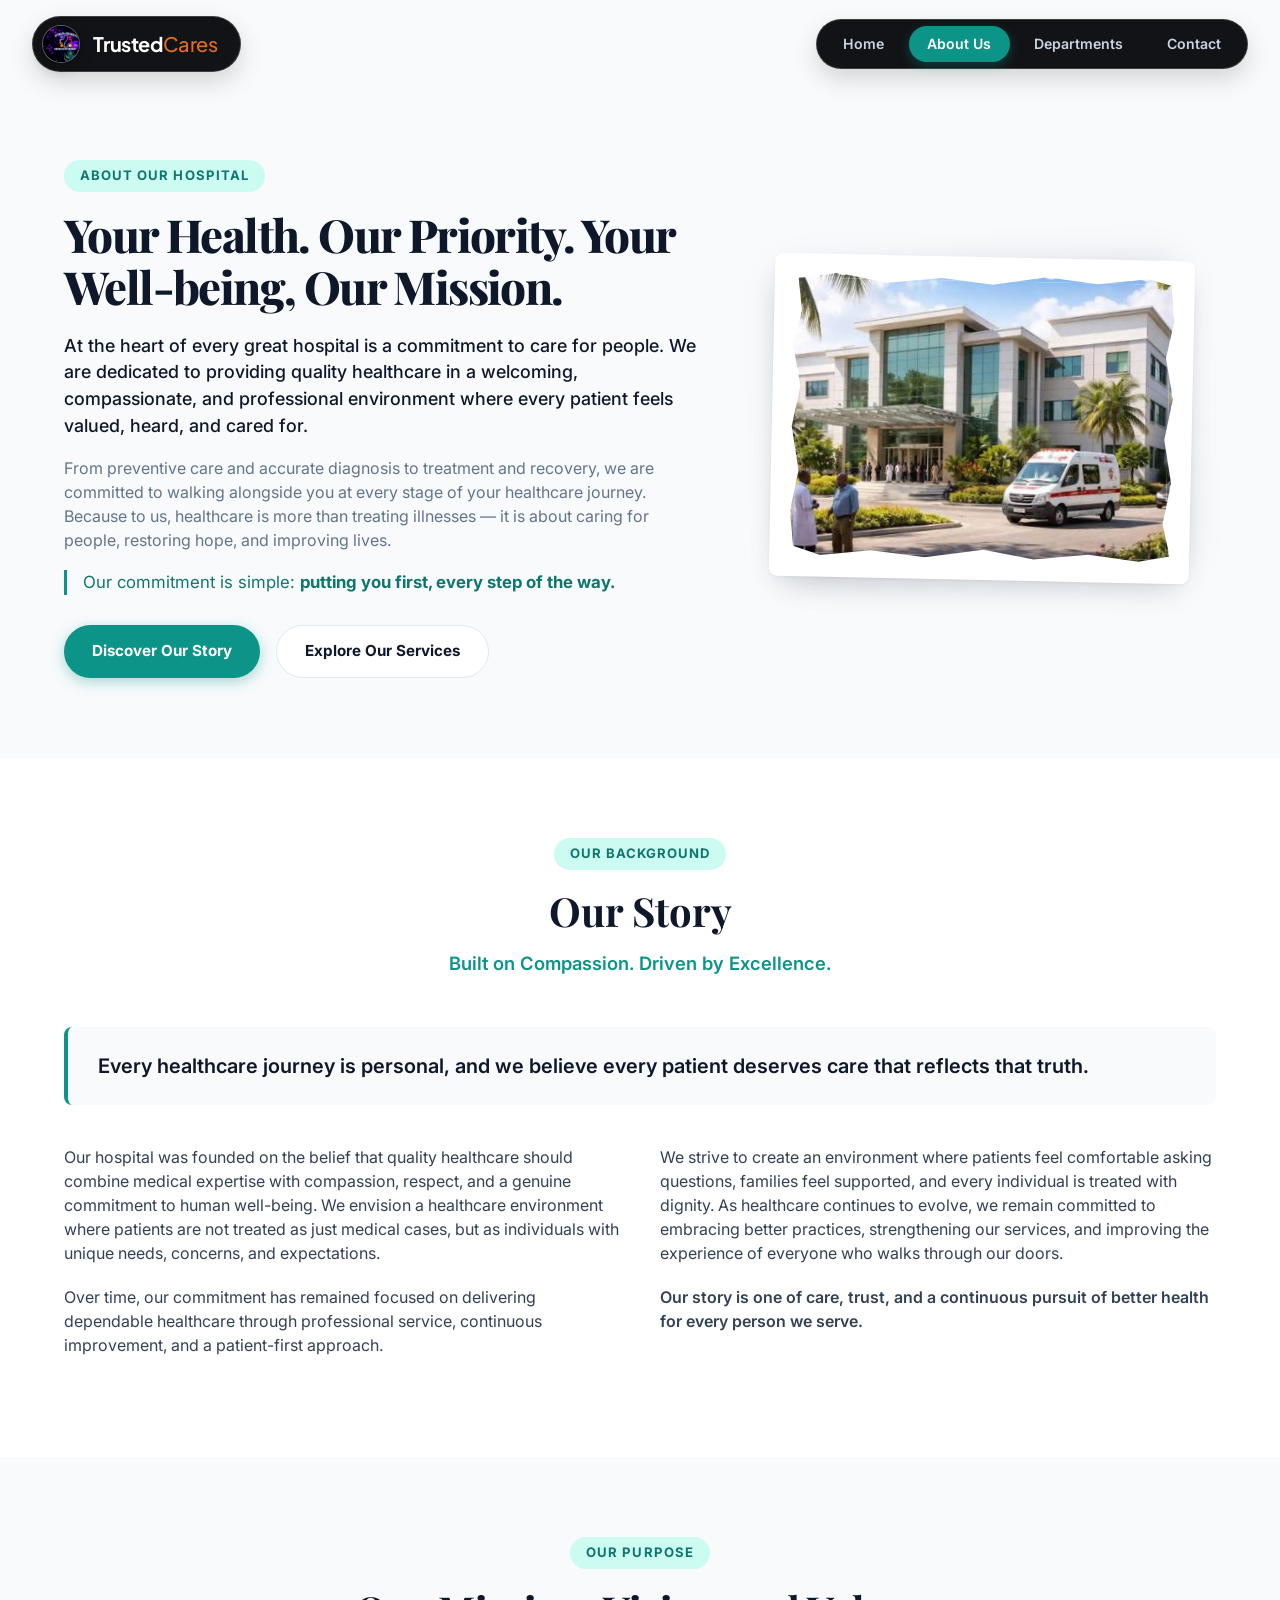
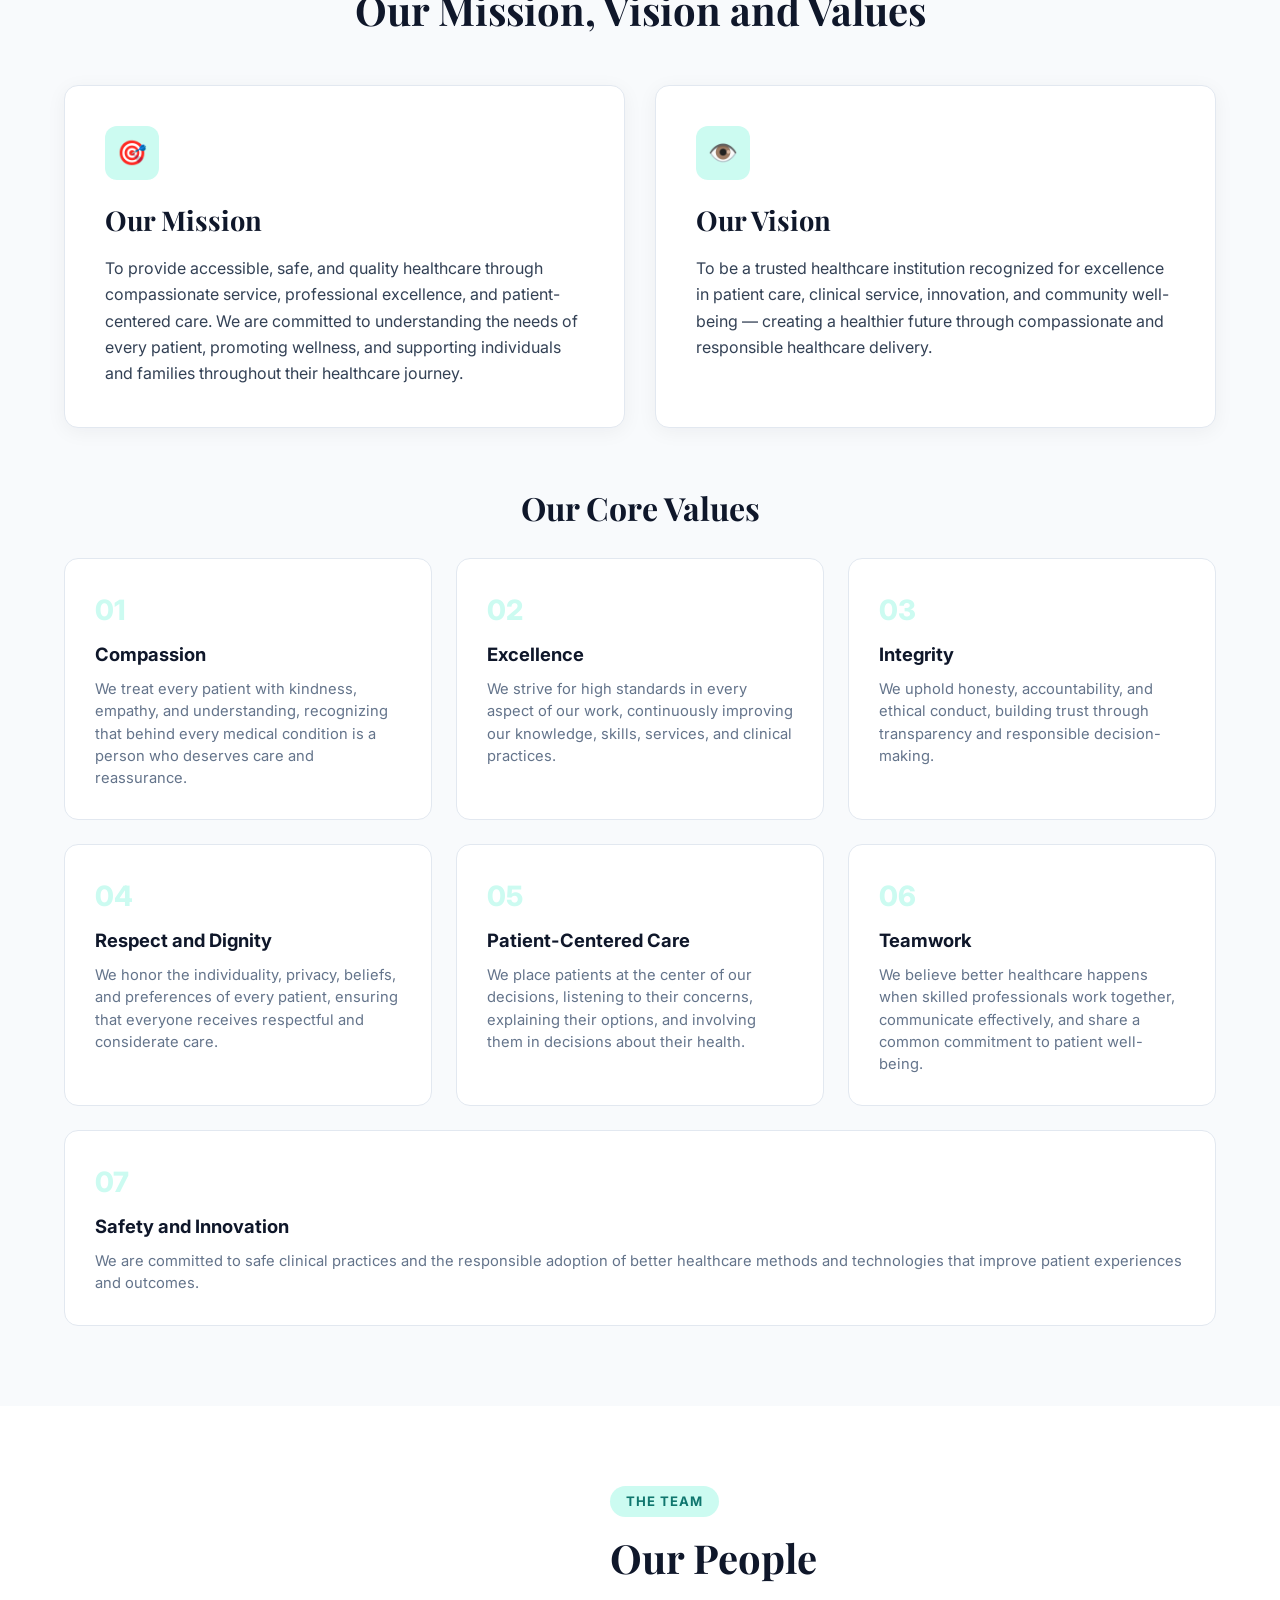
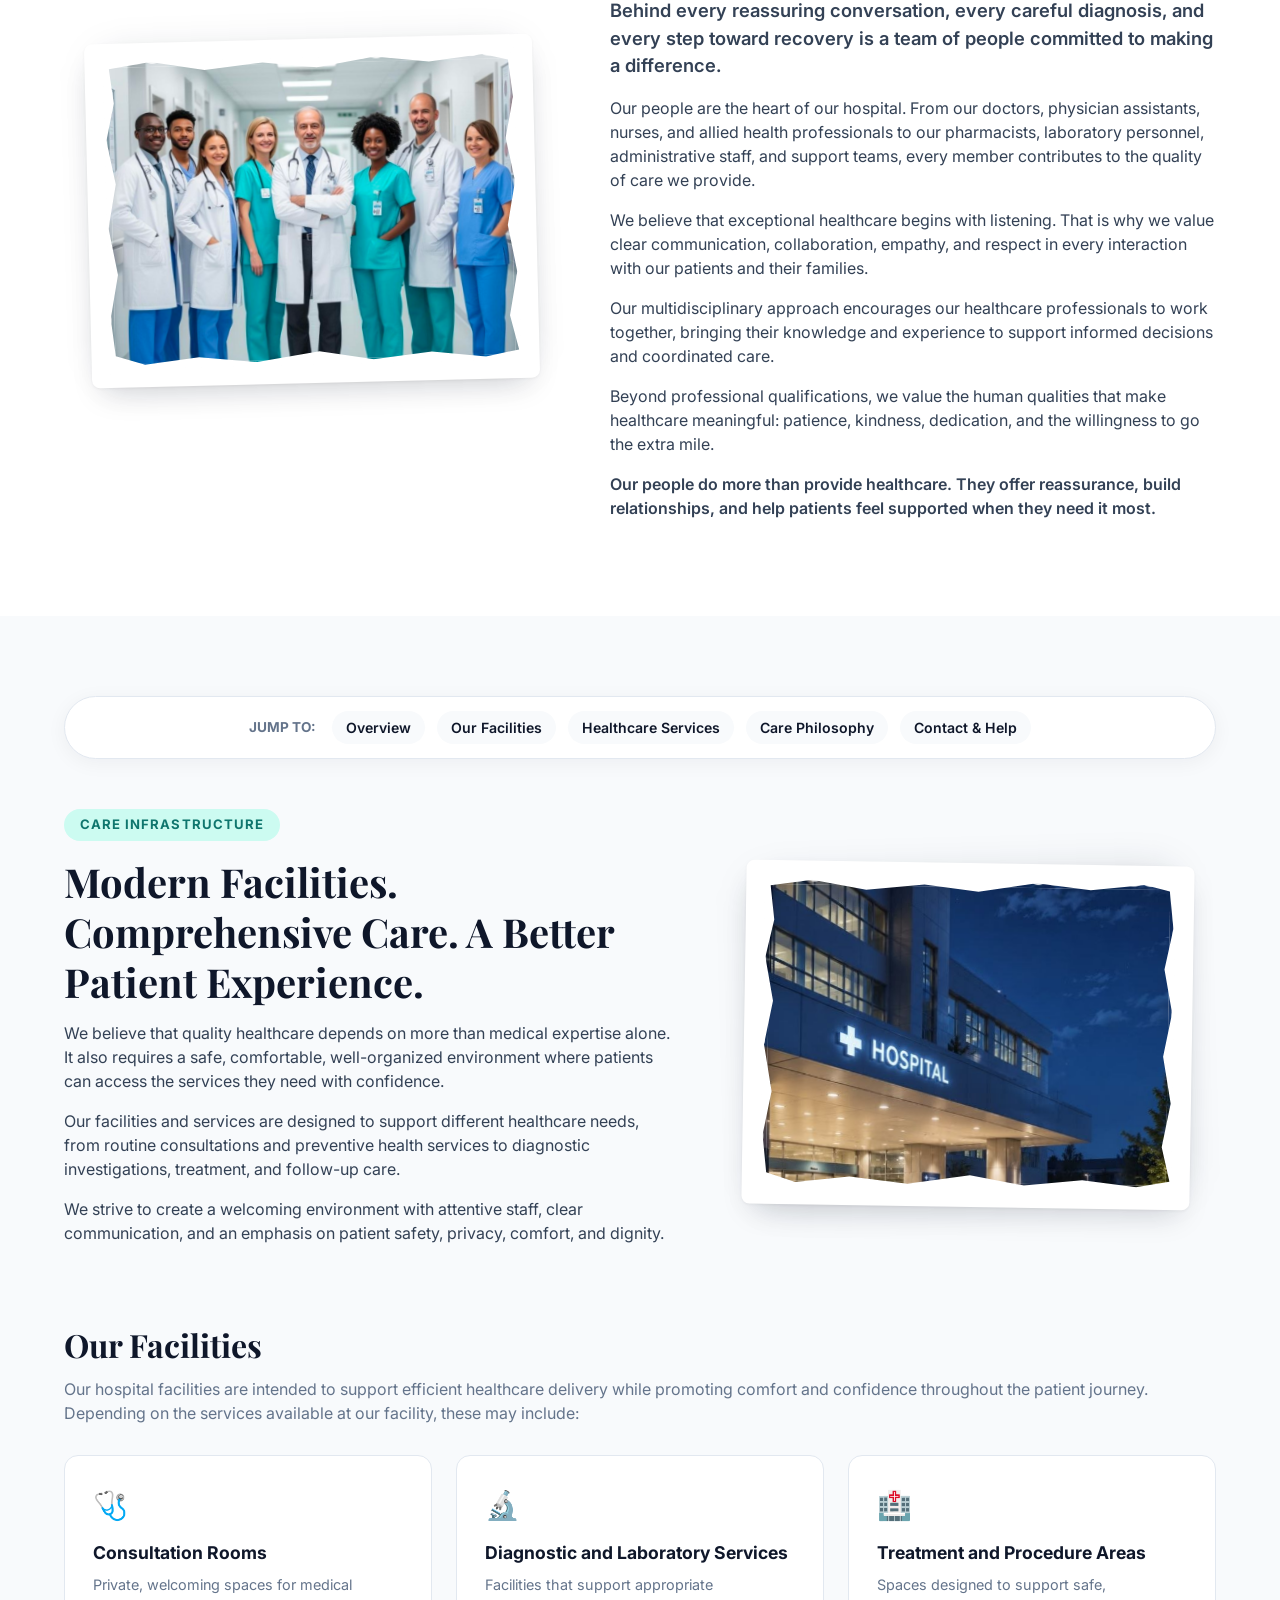
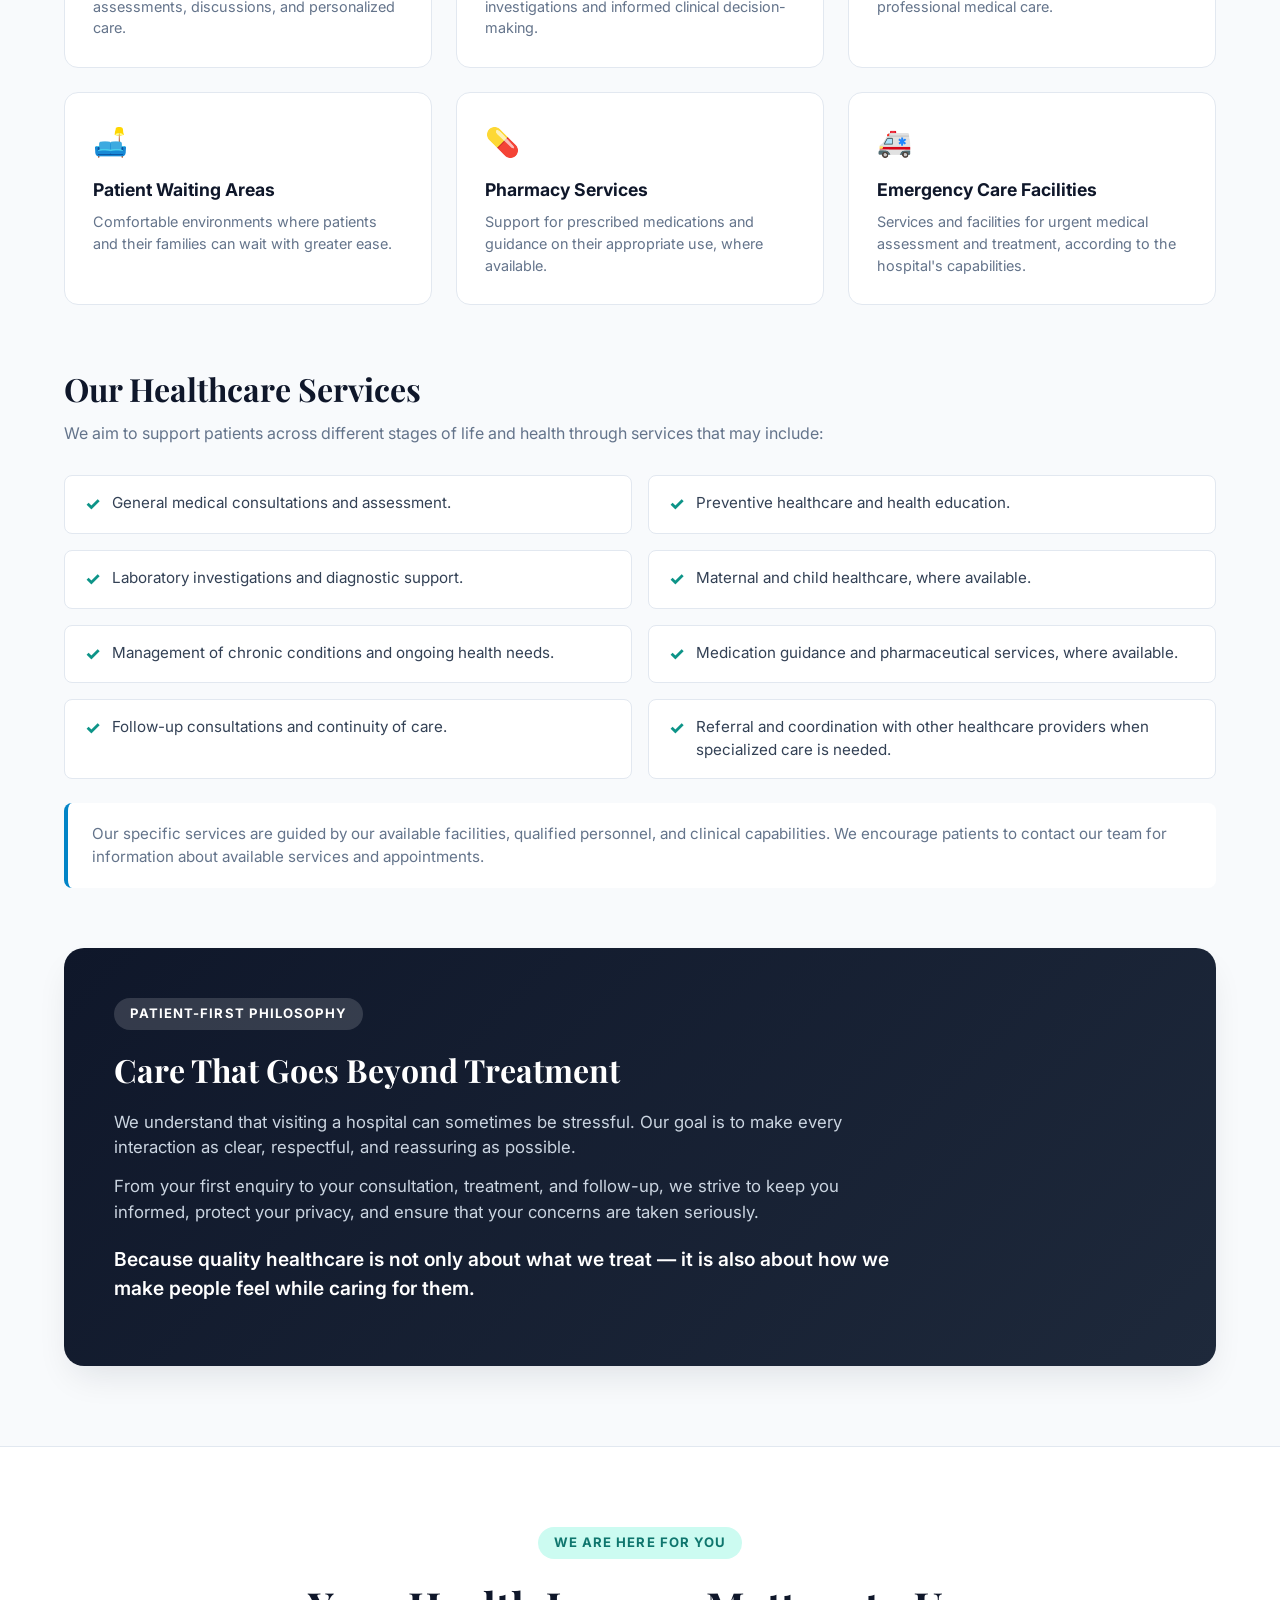
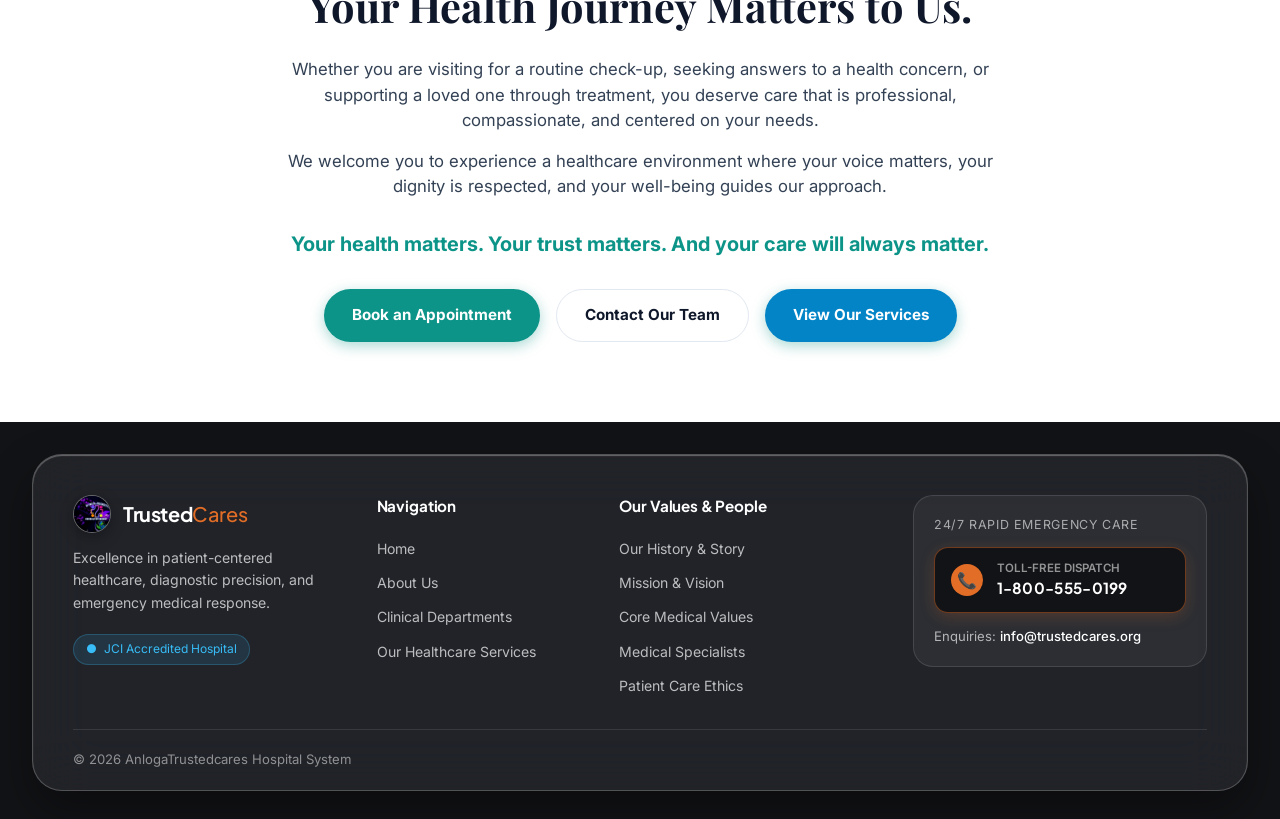
==== AboutUs.html @ 05cafef3 "Front end of the project" ====
<!DOCTYPE html>
<html lang="en">

<head>
    <meta charset="UTF-8">
    <meta name="viewport" content="width=device-width, initial-scale=1.0">
    <title>About Us | Excellence & Compassion in Healthcare</title>

    <!-- Google Fonts matching site typography -->
    <link rel="preconnect" href="https://fonts.googleapis.com">
    <link rel="preconnect" href="https://fonts.gstatic.com" crossorigin>
    <link
        href="https://fonts.googleapis.com/css2?family=Inter:wght@400;500;600;700&family=Playfair+Display:ital,wght@0,600;0,700;1,600&family=Plus+Jakarta+Sans:wght@500;600;700;800&display=swap"
        rel="stylesheet">

    <!-- Unified Main Stylesheet -->
    <link rel="stylesheet" href="styles.css">
</head>

<body class="about-page">

    <!-- ==================== SPLIT FLOATING HEADER ==================== -->
    <header class="split-header">
        <!-- Left Pill: Brand Capsule -->
        <a href="index.html" class="glass-pill-capsule brand-capsule">
            <div class="brand-logo-frame small">
                <img src="logo.jpg" alt="Hospital Logo" class="brand-logo-img">
            </div>
            <div class="brand-name">Trusted<span>Cares</span></div>
        </a>

        <!-- Right Pill: Global Navigation Capsule -->
        <nav class="glass-pill-capsule nav-capsule" aria-label="Main Navigation">
            <a href="index.html" class="nav-link">Home</a>
            <a href="AboutUs.html" class="nav-link active">About Us</a>
            <a href="Departments.html" class="nav-link">Departments</a>
            <a href="#contact" class="nav-link">Contact</a>
        </nav>
    </header>

    <!-- ==================== ABOUT US PAGE CONTENT ==================== -->
    <main class="about-main-container">

        <!-- 1. HERO SECTION -->
        <section class="about-section-container hero-about-grid" id="hero">
            <div class="hero-content">
                <span class="badge-clean">About Our Hospital</span>
                <h1 class="hero-title">Your Health. Our Priority. Your Well-being, Our Mission.</h1>
                <p class="hero-lead-text">
                    At the heart of every great hospital is a commitment to care for people. We are dedicated to
                    providing quality healthcare in a welcoming, compassionate, and professional environment where every
                    patient feels valued, heard, and cared for.
                </p>
                <p class="hero-sub-p">
                    From preventive care and accurate diagnosis to treatment and recovery, we are committed to walking
                    alongside you at every stage of your healthcare journey. Because to us, healthcare is more than
                    treating illnesses — it is about caring for people, restoring hope, and improving lives.
                </p>
                <p class="hero-highlight-box">
                    Our commitment is simple: <strong>putting you first, every step of the way.</strong>
                </p>

                <div class="about-btn-group">
                    <a href="#story" class="btn-teal">Discover Our Story</a>
                    <a href="#services" class="btn-white-card">Explore Our Services</a>
                </div>
            </div>

            <div class="hero-media">
                <!-- Torn Paper Picture Container 1 (Image 5) -->
                <div class="torn-paper-wrapper torn-card-1">
                    <div class="torn-paper-card">
                        <div class="torn-paper-edge top-edge"></div>
                        <div class="torn-paper-edge bottom-edge"></div>
                        <div class="torn-paper-edge left-edge"></div>
                        <div class="torn-paper-edge right-edge"></div>
                        <div class="torn-paper-inner">
                            <img src="image10.jpg" alt="You're Welcome" class="torn-image">
                        </div>
                    </div>
                    <div class="torn-shadow"></div>
                </div>
            </div>
        </section>

        <!-- 2. OUR STORY SECTION -->
        <section class="story-box-layout" id="story">
            <div class="about-section-container">
                <div class="section-header">
                    <span class="badge-clean">Our Background</span>
                    <h2 class="section-title">Our Story</h2>
                    <p class="section-subtitle">Built on Compassion. Driven by Excellence.</p>
                </div>

                <div class="story-lead-card">
                    <p class="story-intro">
                        Every healthcare journey is personal, and we believe every patient deserves care that reflects
                        that truth.
                    </p>
                </div>

                <div class="story-columns">
                    <div class="story-column">
                        <p>
                            Our hospital was founded on the belief that quality healthcare should combine medical
                            expertise with compassion, respect, and a genuine commitment to human well-being. We
                            envision a healthcare environment where patients are not treated as just medical cases, but
                            as individuals with unique needs, concerns, and expectations.
                        </p>
                        <p>
                            Over time, our commitment has remained focused on delivering dependable healthcare through
                            professional service, continuous improvement, and a patient-first approach.
                        </p>
                    </div>
                    <div class="story-column">
                        <p>
                            We strive to create an environment where patients feel comfortable asking questions,
                            families feel supported, and every individual is treated with dignity. As healthcare
                            continues to evolve, we remain committed to embracing better practices, strengthening our
                            services, and improving the experience of everyone who walks through our doors.
                        </p>
                        <p class="story-conclusion">
                            Our story is one of care, trust, and a continuous pursuit of better health for every person
                            we serve.
                        </p>
                    </div>
                </div>
            </div>
        </section>

        <!-- 3. MISSION, VISION & VALUES SECTION -->
        <section class="about-section-container" id="mission-vision-values">
            <div class="section-header">
                <span class="badge-clean">Our Purpose</span>
                <h2 class="section-title">Our Mission, Vision and Values</h2>
            </div>

            <!-- Mission & Vision Cards -->
            <div class="mv-grid">
                <div class="mv-card">
                    <div class="card-icon-box">🎯</div>
                    <h3>Our Mission</h3>
                    <p>
                        To provide accessible, safe, and quality healthcare through compassionate service, professional
                        excellence, and patient-centered care. We are committed to understanding the needs of every
                        patient, promoting wellness, and supporting individuals and families throughout their healthcare
                        journey.
                    </p>
                </div>

                <div class="mv-card">
                    <div class="card-icon-box">👁️</div>
                    <h3>Our Vision</h3>
                    <p>
                        To be a trusted healthcare institution recognized for excellence in patient care, clinical
                        service, innovation, and community well-being — creating a healthier future through
                        compassionate and responsible healthcare delivery.
                    </p>
                </div>
            </div>

            <!-- Core Values Grid -->
            <div class="section-header" style="margin-bottom: 30px;">
                <h3 class="section-title" style="font-size: 2rem;">Our Core Values</h3>
            </div>

            <div class="values-grid">
                <div class="value-item">
                    <div class="value-number">01</div>
                    <h4>Compassion</h4>
                    <p>We treat every patient with kindness, empathy, and understanding, recognizing that behind every
                        medical condition is a person who deserves care and reassurance.</p>
                </div>

                <div class="value-item">
                    <div class="value-number">02</div>
                    <h4>Excellence</h4>
                    <p>We strive for high standards in every aspect of our work, continuously improving our knowledge,
                        skills, services, and clinical practices.</p>
                </div>

                <div class="value-item">
                    <div class="value-number">03</div>
                    <h4>Integrity</h4>
                    <p>We uphold honesty, accountability, and ethical conduct, building trust through transparency and
                        responsible decision-making.</p>
                </div>

                <div class="value-item">
                    <div class="value-number">04</div>
                    <h4>Respect and Dignity</h4>
                    <p>We honor the individuality, privacy, beliefs, and preferences of every patient, ensuring that
                        everyone receives respectful and considerate care.</p>
                </div>

                <div class="value-item">
                    <div class="value-number">05</div>
                    <h4>Patient-Centered Care</h4>
                    <p>We place patients at the center of our decisions, listening to their concerns, explaining their
                        options, and involving them in decisions about their health.</p>
                </div>

                <div class="value-item">
                    <div class="value-number">06</div>
                    <h4>Teamwork</h4>
                    <p>We believe better healthcare happens when skilled professionals work together, communicate
                        effectively, and share a common commitment to patient well-being.</p>
                </div>

                <div class="value-item span-two">
                    <div class="value-number">07</div>
                    <h4>Safety and Innovation</h4>
                    <p>We are committed to safe clinical practices and the responsible adoption of better healthcare
                        methods and technologies that improve patient experiences and outcomes.</p>
                </div>
            </div>
        </section>

        <!-- 4. OUR PEOPLE SECTION -->
        <section style="background-color: #ffffff;" id="people">
            <div class="about-section-container people-grid">
                <div class="people-media">
                    <!-- Torn Paper Picture Container 2 (Image 6) -->
                    <div class="torn-paper-wrapper torn-card-2">
                        <div class="torn-paper-card">
                            <div class="torn-paper-edge top-edge"></div>
                            <div class="torn-paper-edge bottom-edge"></div>
                            <div class="torn-paper-edge left-edge"></div>
                            <div class="torn-paper-edge right-edge"></div>
                            <div class="torn-paper-inner">
                                <img src="image6.jpg" alt="Medical Team in Hospital Hallway" class="torn-image">
                            </div>
                        </div>
                        <div class="torn-shadow"></div>
                    </div>
                </div>

                <div class="people-content">
                    <span class="badge-clean">The Team</span>
                    <h2 class="section-title">Our People</h2>
                    <p class="people-highlight">
                        Behind every reassuring conversation, every careful diagnosis, and every step toward recovery is
                        a team of people committed to making a difference.
                    </p>
                    <p>
                        Our people are the heart of our hospital. From our doctors, physician assistants, nurses, and
                        allied health professionals to our pharmacists, laboratory personnel, administrative staff, and
                        support teams, every member contributes to the quality of care we provide.
                    </p>
                    <p>
                        We believe that exceptional healthcare begins with listening. That is why we value clear
                        communication, collaboration, empathy, and respect in every interaction with our patients and
                        their families.
                    </p>
                    <p>
                        Our multidisciplinary approach encourages our healthcare professionals to work together,
                        bringing their knowledge and experience to support informed decisions and coordinated care.
                    </p>
                    <p>
                        Beyond professional qualifications, we value the human qualities that make healthcare
                        meaningful: patience, kindness, dedication, and the willingness to go the extra mile.
                    </p>
                    <p class="people-conclusion">
                        Our people do more than provide healthcare. They offer reassurance, build relationships, and
                        help patients feel supported when they need it most.
                    </p>
                </div>
            </div>
        </section>

        <!-- 5. FACILITIES & SERVICES SECTION -->
        <section class="about-section-container" id="facilities-and-services">

            <!-- Quick Anchor Navigation -->
            <nav class="quick-nav-bar" aria-label="Facilities and Services Navigation">
                <span class="quick-nav-label">Jump to:</span>
                <div class="quick-nav-links">
                    <a href="#facilities-overview">Overview</a>
                    <a href="#facilities">Our Facilities</a>
                    <a href="#services">Healthcare Services</a>
                    <a href="#care-philosophy">Care Philosophy</a>
                    <a href="#contact">Contact & Help</a>
                </div>
            </nav>

            <!-- Facilities Overview Grid -->
            <div class="facility-hero-grid" id="facilities-overview">
                <div class="facility-hero-text">
                    <span class="badge-clean">Care Infrastructure</span>
                    <h2 class="section-title">Modern Facilities. Comprehensive Care. A Better Patient Experience.</h2>
                    <p>
                        We believe that quality healthcare depends on more than medical expertise alone. It also
                        requires a safe, comfortable, well-organized environment where patients can access the services
                        they need with confidence.
                    </p>
                    <p>
                        Our facilities and services are designed to support different healthcare needs, from routine
                        consultations and preventive health services to diagnostic investigations, treatment, and
                        follow-up care.
                    </p>
                    <p>
                        We strive to create a welcoming environment with attentive staff, clear communication, and an
                        emphasis on patient safety, privacy, comfort, and dignity.
                    </p>
                </div>

                <div class="facility-hero-media">
                    <!-- Torn Paper Picture Container 3 (Image 3) -->
                    <div class="torn-paper-wrapper torn-card-3">
                        <div class="torn-paper-card">
                            <div class="torn-paper-edge top-edge"></div>
                            <div class="torn-paper-edge bottom-edge"></div>
                            <div class="torn-paper-edge left-edge"></div>
                            <div class="torn-paper-edge right-edge"></div>
                            <div class="torn-paper-inner">
                                <img src="image3.jpg" alt="Modern Hospital Exterior Entrance" class="torn-image">
                            </div>
                        </div>
                        <div class="torn-shadow"></div>
                    </div>
                </div>
            </div>

            <!-- Facilities Subsection -->
            <div class="subsection" id="facilities">
                <div class="subsection-header">
                    <h3>Our Facilities</h3>
                    <p>Our hospital facilities are intended to support efficient healthcare delivery while promoting
                        comfort and confidence throughout the patient journey. Depending on the services available at
                        our facility, these may include:</p>
                </div>

                <div class="facilities-grid">
                    <div class="facility-box">
                        <div class="box-icon">🩺</div>
                        <h4>Consultation Rooms</h4>
                        <p>Private, welcoming spaces for medical assessments, discussions, and personalized care.</p>
                    </div>

                    <div class="facility-box">
                        <div class="box-icon">🔬</div>
                        <h4>Diagnostic and Laboratory Services</h4>
                        <p>Facilities that support appropriate investigations and informed clinical decision-making.</p>
                    </div>

                    <div class="facility-box">
                        <div class="box-icon">🏥</div>
                        <h4>Treatment and Procedure Areas</h4>
                        <p>Spaces designed to support safe, professional medical care.</p>
                    </div>

                    <div class="facility-box">
                        <div class="box-icon">🛋️</div>
                        <h4>Patient Waiting Areas</h4>
                        <p>Comfortable environments where patients and their families can wait with greater ease.</p>
                    </div>

                    <div class="facility-box">
                        <div class="box-icon">💊</div>
                        <h4>Pharmacy Services</h4>
                        <p>Support for prescribed medications and guidance on their appropriate use, where available.
                        </p>
                    </div>

                    <div class="facility-box">
                        <div class="box-icon">🚑</div>
                        <h4>Emergency Care Facilities</h4>
                        <p>Services and facilities for urgent medical assessment and treatment, according to the
                            hospital's capabilities.</p>
                    </div>
                </div>
            </div>

            <!-- Services Subsection -->
            <div class="subsection" id="services">
                <div class="subsection-header">
                    <h3>Our Healthcare Services</h3>
                    <p>We aim to support patients across different stages of life and health through services that may
                        include:</p>
                </div>

                <ul class="services-list-grid">
                    <li class="service-item">
                        <span class="check-bullet">✓</span>
                        <span>General medical consultations and assessment.</span>
                    </li>
                    <li class="service-item">
                        <span class="check-bullet">✓</span>
                        <span>Preventive healthcare and health education.</span>
                    </li>
                    <li class="service-item">
                        <span class="check-bullet">✓</span>
                        <span>Laboratory investigations and diagnostic support.</span>
                    </li>
                    <li class="service-item">
                        <span class="check-bullet">✓</span>
                        <span>Maternal and child healthcare, where available.</span>
                    </li>
                    <li class="service-item">
                        <span class="check-bullet">✓</span>
                        <span>Management of chronic conditions and ongoing health needs.</span>
                    </li>
                    <li class="service-item">
                        <span class="check-bullet">✓</span>
                        <span>Medication guidance and pharmaceutical services, where available.</span>
                    </li>
                    <li class="service-item">
                        <span class="check-bullet">✓</span>
                        <span>Follow-up consultations and continuity of care.</span>
                    </li>
                    <li class="service-item">
                        <span class="check-bullet">✓</span>
                        <span>Referral and coordination with other healthcare providers when specialized care is
                            needed.</span>
                    </li>
                </ul>

                <div class="service-note-box">
                    <p>
                        Our specific services are guided by our available facilities, qualified personnel, and clinical
                        capabilities. We encourage patients to contact our team for information about available services
                        and appointments.
                    </p>
                </div>
            </div>

            <!-- Care That Goes Beyond Treatment -->
            <div class="care-beyond-card" id="care-philosophy">
                <span class="badge-clean" style="background: rgba(255,255,255,0.15); color: #ffffff;">Patient-First
                    Philosophy</span>
                <h3>Care That Goes Beyond Treatment</h3>
                <p>
                    We understand that visiting a hospital can sometimes be stressful. Our goal is to make every
                    interaction as clear, respectful, and reassuring as possible.
                </p>
                <p>
                    From your first enquiry to your consultation, treatment, and follow-up, we strive to keep you
                    informed, protect your privacy, and ensure that your concerns are taken seriously.
                </p>
                <p class="care-beyond-punchline">
                    Because quality healthcare is not only about what we treat — it is also about how we make people
                    feel while caring for them.
                </p>
            </div>

        </section>

        <!-- 6. CLOSING CTA SECTION -->
        <section class="closing-section-clean" id="contact">
            <div class="about-section-container">
                <span class="badge-clean">We Are Here for You</span>
                <h2 class="closing-title">Your Health Journey Matters to Us.</h2>
                <p class="closing-text">
                    Whether you are visiting for a routine check-up, seeking answers to a health concern, or supporting
                    a loved one through treatment, you deserve care that is professional, compassionate, and centered on
                    your needs.
                </p>
                <p class="closing-text">
                    We welcome you to experience a healthcare environment where your voice matters, your dignity is
                    respected, and your well-being guides our approach.
                </p>
                <p class="closing-signature">
                    Your health matters. Your trust matters. And your care will always matter.
                </p>

                <div class="about-btn-group" style="justify-content: center;">
                    <a href="Departments.html" class="btn-teal">Book an Appointment</a>
                    <a href="#contact" class="btn-white-card">Contact Our Team</a>
                    <a href="Departments.html" class="btn-teal" style="background-color: var(--secondary-blue);">View Our
                        Services</a>
                </div>
            </div>
        </section>

    </main>

    <!-- ==================== COMPREHENSIVE GLASS FOOTER ==================== -->
    <div style="background-color: var(--charcoal-black); padding: 2rem 2rem 1.75rem 2rem;">
        <footer class="glass-footer" style="max-width: 1440px; margin: 0 auto;">
            <div class="footer-grid">
                <div class="footer-col">
                    <div class="footer-brand">
                        <div class="brand-logo-frame small">
                            <img src="logo.jpg" alt="Trusted Cares Logo" class="brand-logo-img">
                        </div>
                        <div class="brand-name">Trusted<span>Cares</span></div>
                    </div>
                    <p class="footer-tagline">
                        Excellence in patient-centered healthcare, diagnostic precision, and emergency medical response.
                    </p>
                    <div class="accreditation-tag">
                        <span>●</span> JCI Accredited Hospital
                    </div>
                </div>

                <div class="footer-col">
                    <h4 class="footer-title">Navigation</h4>
                    <ul class="footer-menu">
                        <li><a href="index.html">Home</a></li>
                        <li><a href="AboutUs.html">About Us</a></li>
                        <li><a href="Departments.html">Clinical Departments</a></li>
                        <li><a href="Departments.html">Our Healthcare Services</a></li>
                    </ul>
                </div>

                <div class="footer-col">
                    <h4 class="footer-title">Our Values & People</h4>
                    <ul class="footer-menu">
                        <li><a href="#story">Our History & Story</a></li>
                        <li><a href="#mission-vision-values">Mission & Vision</a></li>
                        <li><a href="#mission-vision-values">Core Medical Values</a></li>
                        <li><a href="#people">Medical Specialists</a></li>
                        <li><a href="#care-philosophy">Patient Care Ethics</a></li>
                    </ul>
                </div>

                <div class="footer-col">
                    <div class="emergency-call-box">
                        <span class="call-lead">24/7 Rapid Emergency Care</span>
                        <a href="tel:+18005550199" class="emergency-phone-link">
                            <div class="phone-pulse-icon">📞</div>
                            <div class="phone-details">
                                <span class="phone-label">Toll-Free Dispatch</span>
                                <span class="phone-number">1-800-555-0199</span>
                            </div>
                        </a>
                        <div class="desk-line">
                            Enquiries: <a href="mailto:info.org">info@trustedcares.org</a>
                        </div>
                    </div>
                </div>
            </div>

            <div class="footer-bottom-bar">
                <div>&copy; 2026 AnlogaTrustedcares Hospital System
---- styles.css ----
/* ==========================================================================
   1. RESET & DISTILLED PALETTE SYSTEM (SHARED GLOBALS)
   ========================================================================== */
*, *::before, *::after {
  margin: 0;
  padding: 0;
  box-sizing: border-box;
  scrollbar-width: none !important;
  -ms-overflow-style: none !important;
}

*::-webkit-scrollbar {
  display: none !important;
  width: 0 !important;
  height: 0 !important;
}

:root {
  /* Typography */
  --font-heading: 'Plus Jakarta Sans', -apple-system, BlinkMacSystemFont, sans-serif;
  --font-body: 'Inter', -apple-system, BlinkMacSystemFont, sans-serif;
  --font-serif-heading: 'Playfair Display', Georgia, serif;

  /* Distilled Dark Palette */
  --ash-bg: #e3e5e7;
  --charcoal-black: #121316;
  --slate-text: #6e737b;
  --border-ash: #d1d5db;
  --accent-amber: #e26d27;
  --accent-amber-glow: rgba(226, 109, 39, 0.28);
  --accent-emerald: #10b981;
  --accent-emerald-glow: rgba(16, 185, 129, 0.18);
  --accent-sky: #38bdf8;

  /* About Us Crisp Medical Palette */
  --primary-teal: #0d9488;
  --primary-teal-dark: #0f766e;
  --primary-teal-light: #ccfbf1;
  --secondary-blue: #0284c7;
  --dark-slate: #0f172a;
  --text-main: #334155;
  --text-muted: #64748b;
  --bg-page-light: #f8fafc;
  --border-light: #e2e8f0;

  /* Ultra-Thin Frosted Glass Chemistry */
  --glass-surface-thin: rgba(227, 229, 231, 0.07);
  --glass-surface-hover: rgba(255, 255, 255, 0.12);
  --glass-border-thin: rgba(255, 255, 255, 0.22);
  --glass-border-subtle: rgba(255, 255, 255, 0.12);
  --glass-inner-light: inset 0 1px 1px 0 rgba(255, 255, 255, 0.32);
  --glass-shadow: 0 20px 45px rgba(0, 0, 0, 0.35);
  --glass-blur-high: blur(28px) saturate(190%);

  --radius-sm: 8px;
  --radius-md: 14px;
  --radius-lg: 20px;
  --transition-smooth: all 0.25s cubic-bezier(0.16, 1, 0.3, 1);
}

html {
  scroll-behavior: smooth;
  font-size: 16px;
  scrollbar-width: none; /* Firefox */
  -ms-overflow-style: none; /* IE and Edge */
}

html::-webkit-scrollbar,
body::-webkit-scrollbar {
  display: none; /* Chrome, Safari, Opera */
  width: 0;
  height: 0;
}

body {
  min-height: 100vh;
  font-family: var(--font-body);
  color: #ffffff;
  background-color: var(--charcoal-black);
  overflow-x: hidden;
  scrollbar-width: none;
  -ms-overflow-style: none;
  line-height: 1.5;
  -webkit-font-smoothing: antialiased;
}

img {
  max-width: 100%;
  display: block;
}

a {
  text-decoration: none;
  color: inherit;
  transition: var(--transition-smooth);
}

ul {
  list-style: none;
}

/* ==========================================================================
   2. FIXED BACKGROUND LAYER (image11.jpg)
   ========================================================================== */
.bg-overlay {
  position: fixed;
  inset: 0;
  width: 100vw;
  height: 100vh;
  z-index: 0;
  pointer-events: none;
  background-image: 
    linear-gradient(180deg, rgba(14, 18, 24, 0.42) 0%, rgba(10, 13, 18, 0.72) 100%),
    url('image11.jpg');
  background-position: center center;
  background-size: cover;
  background-repeat: no-repeat;
  transform: scale(1.02);
}

/* Page Frame */
.app-layout {
  position: relative;
  z-index: 1;
  min-height: 100vh;
  display: flex;
  flex-direction: column;
  justify-content: space-between;
  padding: 5rem 2rem 1.75rem 2rem;
  max-width: 1440px;
  margin: 0 auto;
}

/* Common Ultra-Thin Glass Panel */
.glass-panel {
  background: var(--glass-surface-thin);
  backdrop-filter: var(--glass-blur-high);
  -webkit-backdrop-filter: var(--glass-blur-high);
  border: 1px solid var(--glass-border-thin);
  box-shadow: var(--glass-shadow), var(--glass-inner-light);
  border-radius: 26px;
  position: relative;
  overflow: hidden;
}

/* ==========================================================================
   3. SPLIT HEADER: DETACHED INDEPENDENT GLASS PILLS
   ========================================================================== */
.split-header {
  display: flex;
  align-items: center;
  justify-content: space-between;
  gap: 1.5rem;
  position: fixed;
  top: 0;
  left: 50%;
  transform: translateX(-50%);
  width: 100%;
  max-width: 1440px;
  z-index: 100;
  padding: 1rem 2rem;
  box-sizing: border-box;
  pointer-events: none;
}

.glass-pill-capsule {
  background: rgba(227, 229, 231, 0.08);
  backdrop-filter: var(--glass-blur-high);
  -webkit-backdrop-filter: var(--glass-blur-high);
  border: 1px solid var(--glass-border-thin);
  box-shadow: var(--glass-shadow), var(--glass-inner-light);
  border-radius: 9999px;
  padding: 0.5rem 0.85rem;
  display: flex;
  align-items: center;
  transition: var(--transition-smooth);
  pointer-events: all;
}

/* Left Pill: Logo */
.brand-capsule {
  gap: 0.85rem;
  text-decoration: none;
  padding-left: 0.55rem;
  padding-right: 1.4rem;
}

.brand-capsule:hover {
  background: rgba(255, 255, 255, 0.12);
  border-color: rgba(255, 255, 255, 0.35);
}

.brand-logo-frame {
  width: 44px;
  height: 44px;
  border-radius: 50%;
  overflow: hidden;
  display: flex;
  align-items: center;
  justify-content: center;
  background: rgba(0, 0, 0, 0.4);
  border: 1.5px solid rgba(255, 255, 255, 0.35);
  box-shadow: 0 4px 15px rgba(0, 0, 0, 0.3);
  flex-shrink: 0;
}

.brand-logo-frame.small {
  width: 38px;
  height: 38px;
}

.brand-logo-img {
  width: 100%;
  height: 100%;
  object-fit: cover;
  transform: scale(1.08);
  transition: var(--transition-smooth);
}

.brand-capsule:hover .brand-logo-img {
  transform: scale(1.15);
}

.brand-name {
  font-family: var(--font-heading);
  font-size: 1.25rem;
  font-weight: 700;
  letter-spacing: -0.02em;
  color: #ffffff;
}

.brand-name span {
  color: var(--ash-bg);
  font-weight: 500;
}

/* Right Pill: Navigation */
.nav-capsule {
  gap: 0.4rem;
  padding: 0.4rem 0.5rem;
}

.nav-link {
  text-decoration: none;
  font-size: 0.88rem;
  font-weight: 500;
  color: rgba(255, 255, 255, 0.78);
  padding: 0.45rem 1.15rem;
  border-radius: 9999px;
  transition: var(--transition-smooth);
}

.nav-link:hover {
  color: #ffffff;
}

.nav-link.active {
  color: #ffffff;
  background: rgba(255, 255, 255, 0.18);
  box-shadow: 0 2px 8px rgba(0, 0, 0, 0.2);
}

.nav-link.admin-nav-link {
  color: #fed7aa;
  background: rgba(234, 88, 12, 0.22);
  border: 1px solid rgba(234, 88, 12, 0.45);
  font-weight: 600;
  transition: var(--transition-smooth);
}

.nav-link.admin-nav-link:hover {
  background: rgba(234, 88, 12, 0.4);
  color: #ffffff;
  border-color: rgba(234, 88, 12, 0.85);
  box-shadow: 0 2px 10px rgba(234, 88, 12, 0.35);
}

/* ==========================================================================
   4. HOMEPAGE HERO & STATUS GRID
   ========================================================================== */
.main-content {
  flex: 1;
  display: flex;
  align-items: center;
  padding: 1rem 0 2.5rem 0;
}

.dashboard-grid {
  width: 100%;
  display: grid;
  grid-template-columns: 1.35fr 1fr;
  gap: 1.75rem;
  align-items: stretch;
}

.hero-card {
  padding: 3.5rem 3.25rem;
  display: flex;
  flex-direction: column;
  justify-content: center;
}

.card-glow-reflection {
  position: absolute;
  top: 0;
  left: 0;
  right: 0;
  height: 140px;
  background: linear-gradient(180deg, rgba(255, 255, 255, 0.15) 0%, rgba(255, 255, 255, 0) 100%);
  pointer-events: none;
}

.status-row {
  display: flex;
  align-items: center;
  gap: 1rem;
  margin-bottom: 2rem;
  flex-wrap: wrap;
}

.badge-accent {
  display: inline-flex;
  align-items: center;
  gap: 0.5rem;
  background: var(--accent-amber-glow);
  color: #ffb088;
  border: 1px solid rgba(226, 109, 39, 0.45);
  font-size: 0.78rem;
  font-weight: 700;
  letter-spacing: 0.06em;
  text-transform: uppercase;
  padding: 0.35rem 0.85rem;
  border-radius: 9999px;
}

.badge-dot {
  width: 6px;
  height: 6px;
  background: var(--accent-amber);
  border-radius: 50%;
}

.status-indicator {
  display: inline-flex;
  align-items: center;
  gap: 0.45rem;
  font-size: 0.85rem;
  color: var(--accent-emerald);
  font-weight: 500;
}

.hero-title {
  font-family: var(--font-heading);
  font-size: clamp(2.3rem, 3.8vw, 3.3rem);
  font-weight: 800;
  line-height: 1.15;
  letter-spacing: -0.035em;
  color: #ffffff;
  margin-bottom: 1.4rem;
}

.hero-description {
  font-size: 1.02rem;
  color: rgba(255, 255, 255, 0.78);
  line-height: 1.65;
  max-width: 540px;
  margin-bottom: 2.25rem;
}

.hero-cta-group {
  display: flex;
  align-items: center;
  gap: 1rem;
  margin-bottom: 2rem;
  flex-wrap: wrap;
}

.btn-primary-action {
  background: var(--charcoal-black);
  color: #ffffff;
  border: 1px solid rgba(255, 255, 255, 0.24);
  border-radius: 9999px;
  padding: 0.85rem 1.75rem;
  font-size: 0.95rem;
  font-weight: 600;
  display: inline-flex;
  align-items: center;
  gap: 0.65rem;
  cursor: pointer;
  transition: var(--transition-smooth);
  box-shadow: 0 6px 20px rgba(0, 0, 0, 0.4);
}

.btn-primary-action:hover {
  background: #20242b;
  transform: translateY(-2px);
}

.btn-secondary-action {
  background: rgba(255, 255, 255, 0.08);
  color: #ffffff;
  border: 1px solid var(--glass-border-thin);
  border-radius: 9999px;
  padding: 0.85rem 1.6rem;
  font-size: 0.95rem;
  font-weight: 500;
  display: inline-flex;
  align-items: center;
  gap: 0.6rem;
  cursor: pointer;
  transition: var(--transition-smooth);
}

.btn-secondary-action:hover {
  background: rgba(255, 255, 255, 0.16);
}

.supporting-text {
  display: flex;
  align-items: center;
  gap: 0.65rem;
  font-size: 0.84rem;
  color: rgba(255, 255, 255, 0.6);
  flex-wrap: wrap;
}

.dot-sep {
  opacity: 0.35;
  color: var(--accent-amber);
}

/* Right Status Column */
.glass-column {
  display: flex;
  flex-direction: column;
  gap: 1.25rem;
  justify-content: center;
}

.metric-widget {
  padding: 1.75rem 2rem;
}

.widget-top {
  display: flex;
  justify-content: space-between;
  align-items: center;
  margin-bottom: 0.75rem;
}

.widget-label {
  font-size: 0.78rem;
  font-weight: 700;
  text-transform: uppercase;
  letter-spacing: 0.08em;
  color: rgba(255, 255, 255, 0.6);
}

.icon-chip {
  width: 32px;
  height: 32px;
  border-radius: 50%;
  background: rgba(255, 255, 255, 0.08);
  border: 1px solid rgba(255, 255, 255, 0.14);
  display: flex;
  align-items: center;
  justify-content: center;
  color: #ffffff;
}

.metric-body {
  display: flex;
  align-items: baseline;
  justify-content: space-between;
}

.metric-number {
  font-family: var(--font-heading);
  font-size: 3rem;
  font-weight: 800;
  letter-spacing: -0.04em;
  color: #ffffff;
  line-height: 1;
}

.metric-unit {
  font-size: 1.15rem;
  font-weight: 500;
  color: rgba(255, 255, 255, 0.7);
  letter-spacing: 0;
  margin-left: 0.2rem;
}

.trend-badge {
  display: inline-flex;
  align-items: center;
  gap: 0.4rem;
  background: rgba(16, 185, 129, 0.18);
  color: #6ee7b7;
  border: 1px solid rgba(16, 185, 129, 0.35);
  font-size: 0.8rem;
  font-weight: 600;
  padding: 0.35rem 0.85rem;
  border-radius: 9999px;
}

.dual-widgets-row {
  display: grid;
  grid-template-columns: 1fr 1fr;
  gap: 1.25rem;
}

.mini-widget {
  padding: 1.4rem;
  display: flex;
  flex-direction: column;
  justify-content: space-between;
  transition: var(--transition-smooth);
}

.mini-widget:hover {
  background: var(--glass-surface-hover);
  transform: translateY(-2px);
}

.mini-widget-header {
  display: flex;
  align-items: center;
  gap: 0.65rem;
  margin-bottom: 0.9rem;
}

.mini-icon {
  width: 30px;
  height: 30px;
  border-radius: 8px;
  display: flex;
  align-items: center;
  justify-content: center;
}

.blue-glow {
  background: rgba(56, 189, 248, 0.15);
  color: var(--accent-sky);
  border: 1px solid rgba(56, 189, 248, 0.3);
}

.amber-glow {
  background: rgba(226, 109, 39, 0.15);
  color: var(--accent-amber);
  border: 1px solid rgba(226, 109, 39, 0.3);
}

.mini-title {
  font-size: 0.86rem;
  font-weight: 600;
  color: rgba(255, 255, 255, 0.65);
}

.mini-stat {
  font-family: var(--font-heading);
  font-size: 1.65rem;
  font-weight: 700;
  color: #ffffff;
  margin-bottom: 0.5rem;
}

.sub-unit {
  font-size: 0.88rem;
  font-weight: 400;
  color: rgba(255, 255, 255, 0.65);
}

.mini-action {
  font-size: 0.8rem;
  font-weight: 500;
  color: var(--accent-amber);
  text-decoration: none;
  display: inline-flex;
  align-items: center;
  gap: 0.3rem;
  transition: var(--transition-smooth);
}

.mini-action:hover {
  color: #ffa675;
  gap: 0.5rem;
}

/* Fast-Track Services Widget */
.list-widget {
  padding: 1.5rem 1.75rem;
}

.list-widget-head {
  display: flex;
  justify-content: space-between;
  align-items: center;
  margin-bottom: 1rem;
}

.view-all-link {
  font-size: 0.82rem;
  color: rgba(255, 255, 255, 0.65);
  text-decoration: none;
  transition: var(--transition-smooth);
}

.view-all-link:hover {
  color: #ffffff;
}

.department-items {
  display: flex;
  flex-direction: column;
  gap: 0.65rem;
}

.dept-card-snippet {
  display: flex;
  align-items: center;
  justify-content: space-between;
  background: rgba(255, 255, 255, 0.05);
  border: 1px solid rgba(255, 255, 255, 0.09);
  border-radius: 16px;
  padding: 0.75rem 1rem;
  transition: var(--transition-smooth);
}

.dept-card-snippet:hover {
  background: rgba(255, 255, 255, 0.1);
  border-color: rgba(255, 255, 255, 0.2);
}

.dept-info {
  display: flex;
  align-items: center;
  gap: 0.85rem;
}

.dept-icon {
  width: 30px;
  height: 30px;
  border-radius: 50%;
  display: flex;
  align-items: center;
  justify-content: center;
}

.dept-icon.red { background: rgba(244, 63, 94, 0.15); color: #fb7185; }
.dept-icon.purple { background: rgba(168, 85, 247, 0.15); color: #c084fc; }

.dept-name {
  font-size: 0.9rem;
  font-weight: 600;
  color: #ffffff;
}

.status-pill {
  font-size: 0.75rem;
  font-weight: 500;
  padding: 0.25rem 0.65rem;
  border-radius: 9999px;
}

.status-pill.open {
  background: rgba(16, 185, 129, 0.18);
  color: #34d399;
  border: 1px solid rgba(16, 185, 129, 0.35);
}

.status-pill.ready {
  background: rgba(255, 255, 255, 0.09);
  color: rgba(255, 255, 255, 0.75);
  border: 1px solid rgba(255, 255, 255, 0.14);
}

/* ==========================================================================
   5. DEPARTMENTS PAGE DIRECTORY & SHOWCASE
   ========================================================================== */
.departments-main {
  flex-direction: column;
  gap: 2rem;
  align-items: stretch;
}

.dept-page-intro {
  padding: 2.75rem 3rem;
  margin-bottom: 0.5rem;
}

.dept-intro-layout {
  display: grid;
  grid-template-columns: 1.35fr 1fr;
  gap: 2.5rem;
  align-items: center;
}

.page-title {
  font-family: var(--font-heading);
  font-size: clamp(2rem, 3.5vw, 2.75rem);
  font-weight: 800;
  letter-spacing: -0.03em;
  margin-bottom: 0.75rem;
  line-height: 1.2;
}

.page-subtitle {
  color: rgba(255, 255, 255, 0.75);
  font-size: 1rem;
  line-height: 1.6;
  margin-bottom: 1.75rem;
}

.intro-stats-strip {
  display: inline-flex;
  align-items: center;
  gap: 1.25rem;
  background: rgba(255, 255, 255, 0.05);
  border: 1px solid rgba(255, 255, 255, 0.1);
  padding: 0.65rem 1.25rem;
  border-radius: 9999px;
}

.stat-bubble {
  display: flex;
  flex-direction: column;
}

.stat-bubble-val {
  font-family: var(--font-heading);
  font-size: 1.15rem;
  font-weight: 800;
  color: #ffffff;
  line-height: 1.1;
}

.stat-bubble-lbl {
  font-size: 0.7rem;
  color: rgba(255, 255, 255, 0.6);
  text-transform: uppercase;
  letter-spacing: 0.04em;
}

.stat-bubble-divider {
  width: 1px;
  height: 24px;
  background: rgba(255, 255, 255, 0.15);
}

.dept-intro-media {
  position: relative;
  display: flex;
  justify-content: center;
}

.media-frame {
  position: relative;
  width: 100%;
  max-width: 440px;
  height: 270px;
  border-radius: 22px;
  overflow: hidden;
  border: 1px solid rgba(255, 255, 255, 0.25);
  box-shadow: 0 16px 36px rgba(0, 0, 0, 0.45);
}

.dept-showcase-img {
  width: 100%;
  height: 100%;
  object-fit: cover;
  transition: transform 0.6s cubic-bezier(0.16, 1, 0.3, 1);
}

.media-frame:hover .dept-showcase-img {
  transform: scale(1.05);
}

.media-overlay-gradient {
  position: absolute;
  inset: 0;
  background: linear-gradient(180deg, rgba(18, 22, 28, 0.1) 0%, rgba(18, 22, 28, 0.6) 100%);
  pointer-events: none;
}

.floating-media-badge {
  position: absolute;
  bottom: 1rem;
  left: 1rem;
  right: 1rem;
  background: rgba(18, 22, 28, 0.75);
  backdrop-filter: blur(16px);
  -webkit-backdrop-filter: blur(16px);
  border: 1px solid rgba(255, 255, 255, 0.22);
  border-radius: 14px;
  padding: 0.65rem 0.9rem;
  display: flex;
  align-items: center;
  gap: 0.75rem;
}

.badge-icon-core {
  width: 32px;
  height: 32px;
  border-radius: 50%;
  background: rgba(16, 185, 129, 0.2);
  border: 1px solid rgba(16, 185, 129, 0.4);
  color: #34d399;
  display: flex;
  align-items: center;
  justify-content: center;
  flex-shrink: 0;
}

.floating-media-badge strong {
  display: block;
  font-size: 0.82rem;
  color: #ffffff;
}

.floating-media-badge span {
  font-size: 0.72rem;
  color: rgba(255, 255, 255, 0.65);
}

.departments-grid {
  display: grid;
  grid-template-columns: repeat(auto-fill, minmax(340px, 1fr));
  gap: 1.5rem;
}

.dept-card {
  padding: 1.85rem;
  display: flex;
  flex-direction: column;
  justify-content: space-between;
  transition: var(--transition-smooth);
}

.dept-card:hover {
  transform: translateY(-4px);
  background: var(--glass-surface-hover);
  border-color: rgba(255, 255, 255, 0.32);
}

.dept-card-top {
  display: flex;
  align-items: center;
  justify-content: space-between;
  margin-bottom: 1.25rem;
}

.dept-badge-icon {
  width: 42px;
  height: 42px;
  border-radius: 12px;
  display: flex;
  align-items: center;
  justify-content: center;
}

.dept-badge-icon.red { background: rgba(244, 63, 94, 0.15); color: #fb7185; border: 1px solid rgba(244, 63, 94, 0.3); }
.dept-badge-icon.blue { background: rgba(56, 189, 248, 0.15); color: #38bdf8; border: 1px solid rgba(56, 189, 248, 0.3); }
.dept-badge-icon.amber { background: rgba(226, 109, 39, 0.15); color: #e26d27; border: 1px solid rgba(226, 109, 39, 0.3); }
.dept-badge-icon.purple { background: rgba(168, 85, 247, 0.15); color: #c084fc; border: 1px solid rgba(168, 85, 247, 0.3); }
.dept-badge-icon.rose { background: rgba(244, 114, 182, 0.15); color: #f472b6; border: 1px solid rgba(244, 114, 182, 0.3); }
.dept-badge-icon.emerald { background: rgba(16, 185, 129, 0.15); color: #34d399; border: 1px solid rgba(16, 185, 129, 0.3); }
.dept-badge-icon.teal { background: rgba(20, 184, 166, 0.15); color: #2dd4bf; border: 1px solid rgba(20, 184, 166, 0.3); }
.dept-badge-icon.sky { background: rgba(14, 165, 233, 0.15); color: #38bdf8; border: 1px solid rgba(14, 165, 233, 0.3); }

.dept-title {
  font-family: var(--font-heading);
  font-size: 1.25rem;
  font-weight: 700;
  margin-bottom: 0.65rem;
}

.dept-desc {
  font-size: 0.88rem;
  color: rgba(255, 255, 255, 0.72);
  line-height: 1.55;
  margin-bottom: 1.25rem;
}

.dept-sub-units {
  display: flex;
  flex-wrap: wrap;
  gap: 0.45rem;
  margin-bottom: 1.5rem;
}

.sub-unit-tag {
  font-size: 0.74rem;
  background: rgba(255, 255, 255, 0.06);
  border: 1px solid rgba(255, 255, 255, 0.12);
  padding: 0.25rem 0.65rem;
  border-radius: 9999px;
  color: rgba(255, 255, 255, 0.8);
}

.btn-dept-action {
  width: 100%;
  background: rgba(255, 255, 255, 0.08);
  border: 1px solid rgba(255, 255, 255, 0.18);
  color: #ffffff;
  padding: 0.75rem 1rem;
  border-radius: 14px;
  font-size: 0.88rem;
  font-weight: 600;
  cursor: pointer;
  display: flex;
  align-items: center;
  justify-content: space-between;
  transition: var(--transition-smooth);
}

.btn-dept-action:hover {
  background: var(--charcoal-black);
  border-color: var(--accent-amber);
}

/* ==========================================================================
   6. FROSTED GLASS MODALS (Roster & Booking)
   ========================================================================== */
.glass-modal-backdrop {
  position: fixed;
  inset: 0;
  z-index: 200;
  background: rgba(0, 0, 0, 0.68);
  backdrop-filter: blur(12px);
  -webkit-backdrop-filter: blur(12px);
  display: none;
  align-items: center;
  justify-content: center;
  padding: 1.5rem;
}

.glass-modal-backdrop.active {
  display: flex;
}

.modal-card {
  width: 100%;
  max-width: 820px;
  max-height: 90vh;
  overflow-y: auto;
  scrollbar-width: none;
  -ms-overflow-style: none;
  padding: 2.25rem;
  background: rgba(18, 22, 28, 0.88);
}

.modal-card::-webkit-scrollbar {
  display: none;
  width: 0;
  height: 0;
}

.modal-header {
  display: flex;
  justify-content: space-between;
  align-items: flex-start;
  margin-bottom: 1.25rem;
}

.modal-title {
  font-family: var(--font-heading);
  font-size: 1.65rem;
  margin-top: 0.4rem;
}

.btn-modal-close {
  background: rgba(255, 255, 255, 0.1);
  border: 1px solid rgba(255, 255, 255, 0.2);
  color: #ffffff;
  width: 36px;
  height: 36px;
  border-radius: 50%;
  cursor: pointer;
  display: flex;
  align-items: center;
  justify-content: center;
  transition: var(--transition-smooth);
}

.btn-modal-close:hover {
  background: rgba(255, 255, 255, 0.2);
}

.modal-dept-desc {
  font-size: 0.95rem;
  color: rgba(255, 255, 255, 0.8);
  line-height: 1.6;
  margin-bottom: 1.5rem;
}

.modal-section-title {
  font-size: 0.82rem;
  font-weight: 700;
  text-transform: uppercase;
  letter-spacing: 0.08em;
  color: var(--accent-amber);
  margin-bottom: 0.75rem;
}

.modal-tags-row {
  display: flex;
  flex-wrap: wrap;
  gap: 0.5rem;
  margin-bottom: 2rem;
}

.doctors-grid {
  display: grid;
  grid-template-columns: repeat(auto-fill, minmax(280px, 1fr));
  gap: 1rem;
}

.doctor-item-card {
  background: rgba(255, 255, 255, 0.05);
  border: 1px solid rgba(255, 255, 255, 0.1);
  border-radius: 18px;
  padding: 1.25rem;
  display: flex;
  flex-direction: column;
  justify-content: space-between;
}

.doc-info-top {
  display: flex;
  align-items: center;
  gap: 0.85rem;
  margin-bottom: 0.85rem;
}

.doc-avatar {
  width: 56px;
  height: 56px;
  border-radius: 50%;
  background: linear-gradient(135deg, rgba(226, 109, 39, 0.8), rgba(56, 189, 248, 0.5));
  display: flex;
  align-items: center;
  justify-content: center;
  font-weight: 700;
  font-size: 1.1rem;
  border: 2px solid rgba(255, 255, 255, 0.3);
  flex-shrink: 0;
}

.doc-avatar-container {
  width: 56px;
  height: 56px;
  border-radius: 50%;
  overflow: hidden;
  flex-shrink: 0;
  border: 2px solid rgba(255, 255, 255, 0.25);
  box-shadow: 0 4px 12px rgba(0, 0, 0, 0.4);
}

.doc-avatar-img {
  width: 100%;
  height: 100%;
  object-fit: cover;
  object-position: center top;
  border-radius: 50%;
  display: block;
}

.doc-name {
  font-size: 0.98rem;
  font-weight: 700;
}

.doc-title {
  font-size: 0.8rem;
  color: rgba(255, 255, 255, 0.65);
}

.doc-schedule {
  font-size: 0.78rem;
  color: #6ee7b7;
  margin-bottom: 1rem;
}

.btn-book-doctor {
  background: linear-gradient(135deg, rgba(13, 148, 136, 0.25), rgba(13, 148, 136, 0.1));
  border: 1px solid rgba(13, 148, 136, 0.5);
  color: #6ee7b7;
  padding: 0.6rem 1rem;
  border-radius: 10px;
  font-size: 0.82rem;
  font-weight: 600;
  cursor: pointer;
  transition: var(--transition-smooth);
  letter-spacing: 0.02em;
  margin-top: 0.5rem;
}

.btn-book-doctor:hover {
  background: linear-gradient(135deg, rgba(13, 148, 136, 0.5), rgba(13, 148, 136, 0.3));
  border-color: #0d9488;
  color: #ffffff;
  box-shadow: 0 0 16px rgba(13, 148, 136, 0.35);
  transform: translateY(-1px);
}

.locked-context-banner {
  background: rgba(226, 109, 39, 0.12);
  border: 1px solid rgba(226, 109, 39, 0.35);
  border-radius: 16px;
  padding: 1rem 1.25rem;
  display: flex;
  gap: 2rem;
  margin-bottom: 1.5rem;
}

.context-item .label {
  display: block;
  font-size: 0.72rem;
  text-transform: uppercase;
  color: rgba(255, 255, 255, 0.6);
  letter-spacing: 0.05em;
}

.context-item strong {
  color: #ffffff;
  font-size: 0.95rem;
}

.appointment-form {
  display: flex;
  flex-direction: column;
  gap: 1.15rem;
}

.form-row.dual {
  display: grid;
  grid-template-columns: 1fr 1fr;
  gap: 1rem;
}

.form-group {
  display: flex;
  flex-direction: column;
  gap: 0.4rem;
}

.form-group label {
  font-size: 0.82rem;
  font-weight: 500;
  color: rgba(255, 255, 255, 0.8);
}

.form-group input,
.form-group select,
.form-group textarea {
  background: rgba(255, 255, 255, 0.07);
  border: 1px solid rgba(255, 255, 255, 0.16);
  border-radius: 12px;
  padding: 0.75rem 1rem;
  color: #ffffff;
  font-family: inherit;
  font-size: 0.9rem;
  outline: none;
  transition: var(--transition-smooth);
}

.form-group input:focus,
.form-group select:focus,
.form-group textarea:focus {
  border-color: var(--accent-amber);
  background: rgba(255, 255, 255, 0.12);
}

.submit-btn {
  margin-top: 0.5rem;
  width: 100%;
  justify-content: center;
}

/* ==========================================================================
   7. COMPREHENSIVE GLASS FOOTER
   ========================================================================== */
.glass-footer {
  background: rgba(227, 229, 231, 0.08);
  backdrop-filter: var(--glass-blur-high);
  -webkit-backdrop-filter: var(--glass-blur-high);
  border: 1px solid var(--glass-border-thin);
  box-shadow: var(--glass-shadow), var(--glass-inner-light);
  border-radius: 30px;
  padding: 2.5rem 2.5rem 1.25rem 2.5rem;
  margin-top: 1.5rem;
}

.footer-grid {
  display: grid;
  grid-template-columns: 1.3fr 1fr 1.25fr 1.45fr;
  gap: 2.5rem;
  padding-bottom: 2rem;
  border-bottom: 1px solid rgba(255, 255, 255, 0.1);
}

.footer-col {
  display: flex;
  flex-direction: column;
}

.footer-brand {
  display: flex;
  align-items: center;
  gap: 0.75rem;
  margin-bottom: 0.85rem;
}

.footer-tagline {
  font-size: 0.88rem;
  color: rgba(255, 255, 255, 0.7);
  line-height: 1.6;
  margin-bottom: 1.2rem;
}

.accreditation-tag {
  display: inline-flex;
  align-items: center;
  gap: 0.45rem;
  font-size: 0.75rem;
  color: var(--accent-sky);
  background: rgba(56, 189, 248, 0.12);
  border: 1px solid rgba(56, 189, 248, 0.25);
  padding: 0.35rem 0.75rem;
  border-radius: 9999px;
  width: fit-content;
}

.footer-title {
  font-family: var(--font-heading);
  font-size: 0.95rem;
  font-weight: 700;
  color: #ffffff;
  letter-spacing: -0.01em;
  margin-bottom: 1.1rem;
}

.footer-menu {
  list-style: none;
  display: flex;
  flex-direction: column;
  gap: 0.65rem;
}

.footer-menu li a {
  text-decoration: none;
  font-size: 0.88rem;
  color: rgba(255, 255, 255, 0.7);
  transition: var(--transition-smooth);
}

.footer-menu li a:hover {
  color: #ffffff;
  padding-left: 4px;
}

.footer-info-item {
  display: flex;
  gap: 0.75rem;
  margin-bottom: 0.95rem;
}

.info-icon {
  color: var(--accent-amber);
  margin-top: 2px;
}

.info-text p {
  font-size: 0.88rem;
  color: rgba(255, 255, 255, 0.8);
  line-height: 1.45;
}

.sub-meta {
  font-size: 0.76rem;
  color: rgba(255, 255, 255, 0.5);
}

.highlight-text {
  color: #6ee7b7 !important;
  font-weight: 500;
}

.emergency-call-box {
  background: rgba(255, 255, 255, 0.05);
  border: 1px solid rgba(255, 255, 255, 0.12);
  border-radius: 20px;
  padding: 1.25rem;
}

.call-lead {
  display: block;
  font-size: 0.78rem;
  color: rgba(255, 255, 255, 0.6);
  text-transform: uppercase;
  letter-spacing: 0.05em;
  margin-bottom: 0.75rem;
}

.emergency-phone-link {
  display: flex;
  align-items: center;
  gap: 0.85rem;
  text-decoration: none;
  background: var(--charcoal-black);
  border: 1px solid rgba(226, 109, 39, 0.45);
  box-shadow: 0 4px 15px rgba(226, 109, 39, 0.2);
  border-radius: 14px;
  padding: 0.75rem 1rem;
  margin-bottom: 0.85rem;
  transition: var(--transition-smooth);
}

.emergency-phone-link:hover {
  border-color: var(--accent-amber);
  transform: translateY(-2px);
}

.phone-pulse-icon {
  width: 32px;
  height: 32px;
  background: var(--accent-amber);
  color: #ffffff;
  border-radius: 50%;
  display: flex;
  align-items: center;
  justify-content: center;
  flex-shrink: 0;
}

.phone-details {
  display: flex;
  flex-direction: column;
}

.phone-label {
  font-size: 0.72rem;
  text-transform: uppercase;
  color: rgba(255, 255, 255, 0.55);
  font-weight: 600;
}

.phone-number {
  font-family: var(--font-heading);
  font-size: 0.95rem;
  font-weight: 700;
  color: #ffffff;
  letter-spacing: 0.02em;
}

.desk-line {
  font-size: 0.82rem;
  color: rgba(255, 255, 255, 0.65);
}

.desk-line a {
  color: #ffffff;
  text-decoration: none;
  font-weight: 500;
}

.desk-line a:hover {
  text-decoration: underline;
}

.footer-bottom-bar {
  display: flex;
  align-items: center;
  justify-content: space-between;
  padding-top: 1.25rem;
  font-size: 0.82rem;
  color: rgba(255, 255, 255, 0.5);
  flex-wrap: wrap;
  gap: 0.75rem;
}

.bottom-links {
  display: flex;
  align-items: center;
  gap: 0.65rem;
}

.bottom-links a {
  color: rgba(255, 255, 255, 0.5);
  text-decoration: none;
  transition: var(--transition-smooth);
}

.bottom-links a:hover {
  color: #ffffff;
}

.sep {
  opacity: 0.3;
}

/* ==========================================================================
   8. GLASS TOAST NOTIFICATION
   ========================================================================== */
.glass-toast {
  position: fixed;
  bottom: 2rem;
  right: 2rem;
  z-index: 300;
  background: rgba(227, 229, 231, 0.12);
  backdrop-filter: blur(28px) saturate(180%);
  -webkit-backdrop-filter: blur(28px);
  border: 1px solid rgba(255, 255, 255, 0.3);
  box-shadow: 0 15px 35px rgba(0, 0, 0, 0.5), inset 0 1px 1px rgba(255, 255, 255, 0.35);
  padding: 1rem 1.4rem;
  border-radius: 20px;
  color: #ffffff;
  animation: slideToast 0.35s cubic-bezier(0.16, 1, 0.3, 1) forwards;
  transition: opacity 0.4s ease, transform 0.4s ease;
}

.toast-content {
  display: flex;
  align-items: center;
  gap: 0.85rem;
}

.toast-icon {
  width: 34px;
  height: 34px;
  border-radius: 50%;
  background: rgba(16, 185, 129, 0.2);
  border: 1px solid rgba(16, 185, 129, 0.4);
  color: #34d399;
  display: flex;
  align-items: center;
  justify-content: center;
}

.toast-content strong {
  display: block;
  font-size: 0.9rem;
}

.toast-content p {
  font-size: 0.8rem;
  color: rgba(255, 255, 255, 0.7);
  margin-top: 2px;
}

@keyframes slideToast {
  from {
    opacity: 0;
    transform: translateY(30px);
  }
  to {
    opacity: 1;
    transform: translateY(0);
  }
}

/* ==========================================================================
   9. ABOUT US PAGE SPECIFIC STYLES & PAPER TEAR CARD DESIGN
   (Scoped under .about-page and .about-main-container)
   ========================================================================== */
body.about-page {
  background-color: var(--bg-page-light);
  color: var(--text-main);
}
/* ==========================================================================
   ABOUT US PAGE: SOLID CONTRAST FLOATING HEADER
   ========================================================================== */
body.about-page .glass-pill-capsule {
  background-color: #121316 !important; /* Solid charcoal-black */
  border: 1px solid rgba(255, 255, 255, 0.18) !important;
  box-shadow: 0 10px 25px rgba(0, 0, 0, 0.15) !important;
  backdrop-filter: none !important;
  -webkit-backdrop-filter: none !important;
}

body.about-page .brand-name {
  color: #ffffff !important;
}

body.about-page .brand-name span {
  color: var(--accent-amber) !important;
}

/* Nav links: clear contrasting text */
body.about-page .nav-link {
  color: #cbd5e1 !important; /* Bright soft slate */
  font-weight: 600;
}

body.about-page .nav-link:hover {
  color: #ffffff !important;
  background-color: rgba(255, 255, 255, 0.1) !important;
}

/* Active page pill (About Us) */
body.about-page .nav-link.active {
  color: #ffffff !important;
  background-color: var(--primary-teal) !important; /* Medical teal highlight */
  box-shadow: 0 4px 12px rgba(13, 148, 136, 0.35) !important;
}
.about-page .bg-overlay {
  display: none; /* No static full-screen background overlay on About page */
}

.about-main-container {
  background-color: var(--bg-page-light);
  position: relative;
  z-index: 1;
  padding-top: 5rem;
}

.about-section-container {
  width: 90%;
  max-width: 1200px;
  margin: 0 auto;
  padding: 80px 0;
}

/* Badges & Titles */
.badge-clean {
  display: inline-block;
  padding: 6px 16px;
  background-color: var(--primary-teal-light);
  color: var(--primary-teal-dark);
  font-size: 0.82rem;
  font-weight: 700;
  text-transform: uppercase;
  letter-spacing: 0.08em;
  border-radius: 50px;
  margin-bottom: 16px;
}

.about-page .section-header {
  max-width: 760px;
  margin: 0 auto 50px;
  text-align: center;
}

.about-page .section-title {
  font-family: var(--font-serif-heading);
  font-size: 2.5rem;
  color: var(--dark-slate);
  line-height: 1.25;
  margin-bottom: 14px;
}

.about-page .section-subtitle {
  font-size: 1.15rem;
  font-weight: 600;
  color: var(--primary-teal);
}

/* Buttons in About Us */
.about-btn-group {
  display: flex;
  gap: 16px;
  flex-wrap: wrap;
}

.btn-teal {
  background-color: var(--primary-teal);
  color: #ffffff;
  padding: 14px 28px;
  font-size: 0.95rem;
  font-weight: 700;
  border-radius: 50px;
  box-shadow: 0 4px 14px rgba(13, 148, 136, 0.35);
  display: inline-flex;
  align-items: center;
  justify-content: center;
}

.btn-teal:hover {
  background-color: var(--primary-teal-dark);
  transform: translateY(-2px);
  box-shadow: 0 6px 20px rgba(13, 148, 136, 0.45);
}

.btn-white-card {
  background-color: #ffffff;
  color: var(--dark-slate);
  border: 1px solid var(--border-light);
  padding: 14px 28px;
  font-size: 0.95rem;
  font-weight: 700;
  border-radius: 50px;
  display: inline-flex;
  align-items: center;
  justify-content: center;
}

.btn-white-card:hover {
  border-color: var(--primary-teal);
  color: var(--primary-teal);
  transform: translateY(-2px);
}

/* RIPPED / TORN PAPER EFFECT */
.torn-paper-wrapper {
  position: relative;
  width: 100%;
  max-width: 500px;
  margin: 0 auto;
  padding: 24px;
}

.torn-shadow {
  position: absolute;
  inset: 28px;
  background: rgba(15, 23, 42, 0.16);
  filter: blur(20px);
  border-radius: 20px;
  transform: rotate(-1.5deg) scale(0.95);
  z-index: 1;
}

.torn-paper-card {
  position: relative;
  background: #ffffff;
  padding: 16px;
  border-radius: 8px;
  z-index: 2;
  box-shadow: 
    0 1px 3px rgba(0,0,0,0.05),
    0 15px 30px -10px rgba(15, 23, 42, 0.15);
  transition: transform 0.4s ease;
}

.torn-paper-inner {
  position: relative;
  width: 100%;
  aspect-ratio: 4 / 3;
  overflow: hidden;
  background-color: #e2e8f0;
  clip-path: polygon(
    2% 3%, 12% 1%, 25% 4%, 39% 2%, 52% 4%, 66% 1%, 79% 3%, 92% 1%, 98% 3%,
    99% 15%, 97% 28%, 99% 42%, 97% 56%, 99% 71%, 97% 85%, 99% 96%,
    91% 98%, 78% 96%, 64% 98%, 51% 95%, 36% 98%, 22% 96%, 9% 98%, 2% 95%,
    1% 83%, 3% 69%, 1% 54%, 3% 40%, 1% 26%, 3% 14%
  );
  filter: drop-shadow(0px 0px 4px rgba(0, 0, 0, 0.25));
}

.torn-image {
  width: 100%;
  height: 100%;
  object-fit: cover;
  display: block;
  transform: scale(1.05);
  transition: transform 0.6s ease;
}

.torn-paper-wrapper:hover .torn-image {
  transform: scale(1);
}

.torn-paper-edge {
  position: absolute;
  pointer-events: none;
  z-index: 3;
}

.top-edge {
  top: 10px;
  left: 12px;
  right: 12px;
  height: 14px;
  background: radial-gradient(circle at 50% 0%, #ffffff 65%, transparent 70%);
  background-size: 16px 14px;
  opacity: 0.85;
}

.bottom-edge {
  bottom: 10px;
  left: 12px;
  right: 12px;
  height: 14px;
  background: radial-gradient(circle at 50% 100%, #ffffff 65%, transparent 70%);
  background-size: 16px 14px;
  opacity: 0.85;
}

.left-edge {
  top: 12px;
  bottom: 12px;
  left: 10px;
  width: 14px;
  background: radial-gradient(circle at 0% 50%, #ffffff 65%, transparent 70%);
  background-size: 14px 16px;
  opacity: 0.85;
}

.right-edge {
  top: 12px;
  bottom: 12px;
  right: 10px;
  width: 14px;
  background: radial-gradient(circle at 100% 50%, #ffffff 65%, transparent 70%);
  background-size: 14px 16px;
  opacity: 0.85;
}

.torn-card-1 .torn-paper-card { transform: rotate(1.2deg); }
.torn-card-2 .torn-paper-card { transform: rotate(-1.4deg); }
.torn-card-3 .torn-paper-card { transform: rotate(0.9deg); }
.torn-paper-wrapper:hover .torn-paper-card { transform: rotate(0deg) scale(1.01); }

/* About Us Section Layouts */
.hero-about-grid {
  display: grid;
  grid-template-columns: 1.15fr 0.85fr;
  align-items: center;
  gap: 50px;
}

.hero-about-grid .hero-title {
  font-family: var(--font-serif-heading);
  font-size: 2.85rem;
  color: var(--dark-slate);
  margin-bottom: 20px;
}

.hero-lead-text {
  font-size: 1.12rem;
  font-weight: 500;
  color: var(--dark-slate);
  margin-bottom: 16px;
}

.hero-sub-p {
  font-size: 1rem;
  color: var(--text-muted);
  margin-bottom: 18px;
}

.hero-highlight-box {
  font-size: 1.05rem;
  color: var(--primary-teal-dark);
  padding-left: 16px;
  border-left: 3px solid var(--primary-teal);
  margin-bottom: 30px;
}

/* Our Story Layout */
.story-box-layout {
  background-color: #ffffff;
}

.story-lead-card {
  background-color: var(--bg-page-light);
  border-left: 4px solid var(--primary-teal);
  padding: 24px 30px;
  border-radius: var(--radius-sm);
  margin-bottom: 40px;
}

.story-intro {
  font-size: 1.25rem;
  font-weight: 600;
  color: var(--dark-slate);
  line-height: 1.5;
}

.story-columns {
  display: grid;
  grid-template-columns: 1fr 1fr;
  gap: 40px;
}

.story-column p {
  margin-bottom: 20px;
  color: var(--text-main);
}

.story-conclusion {
  font-weight: 600;
  color: var(--primary-teal-dark);
}

/* Mission, Vision & Values */
.mv-grid {
  display: grid;
  grid-template-columns: 1fr 1fr;
  gap: 30px;
  margin-bottom: 60px;
}

.mv-card {
  background: #ffffff;
  padding: 40px;
  border-radius: var(--radius-md);
  border: 1px solid var(--border-light);
  box-shadow: 0 4px 20px rgba(15, 23, 42, 0.05);
  transition: var(--transition-smooth);
}

.mv-card:hover {
  transform: translateY(-4px);
  border-color: var(--primary-teal);
  box-shadow: 0 16px 36px -10px rgba(15, 23, 42, 0.12);
}

.card-icon-box {
  width: 54px;
  height: 54px;
  border-radius: 12px;
  background-color: var(--primary-teal-light);
  display: flex;
  align-items: center;
  justify-content: center;
  font-size: 1.5rem;
  margin-bottom: 20px;
}

.mv-card h3 {
  font-family: var(--font-serif-heading);
  font-size: 1.7rem;
  color: var(--dark-slate);
  margin-bottom: 14px;
}

.mv-card p {
  color: var(--text-main);
  line-height: 1.65;
}

.values-grid {
  display: grid;
  grid-template-columns: repeat(3, 1fr);
  gap: 24px;
}

.value-item {
  background-color: #ffffff;
  padding: 30px;
  border-radius: var(--radius-md);
  border: 1px solid var(--border-light);
  transition: var(--transition-smooth);
}

.value-item:hover {
  border-color: var(--primary-teal);
  transform: translateY(-3px);
  box-shadow: 0 4px 20px rgba(15, 23, 42, 0.05);
}

.value-number {
  font-size: 1.75rem;
  font-weight: 800;
  color: var(--primary-teal-light);
  margin-bottom: 10px;
}

.value-item h4 {
  font-size: 1.15rem;
  font-weight: 700;
  color: var(--dark-slate);
  margin-bottom: 10px;
}

.value-item p {
  font-size: 0.92rem;
  color: var(--text-muted);
}

.value-item.span-two {
  grid-column: span 3;
}

/* Our People */
.people-grid {
  display: grid;
  grid-template-columns: 0.9fr 1.1fr;
  align-items: center;
  gap: 50px;
}

.people-highlight {
  font-size: 1.15rem;
  font-weight: 600;
  color: var(--primary-teal-dark);
  margin-bottom: 18px;
}

.people-content p {
  margin-bottom: 16px;
  color: var(--text-main);
}

.people-conclusion {
  font-weight: 600;
  color: var(--dark-slate);
  margin-top: 10px;
}

/* Facilities & Services */
.quick-nav-bar {
  background-color: #ffffff;
  padding: 14px 24px;
  border-radius: 50px;
  border: 1px solid var(--border-light);
  display: flex;
  align-items: center;
  justify-content: center;
  gap: 16px;
  margin-bottom: 50px;
  box-shadow: 0 4px 20px rgba(15, 23, 42, 0.05);
  flex-wrap: wrap;
}

.quick-nav-label {
  font-weight: 700;
  font-size: 0.85rem;
  color: var(--text-muted);
  text-transform: uppercase;
}

.quick-nav-links {
  display: flex;
  gap: 12px;
  flex-wrap: wrap;
}

.quick-nav-links a {
  font-size: 0.88rem;
  font-weight: 600;
  color: var(--dark-slate);
  padding: 6px 14px;
  border-radius: 20px;
  background-color: var(--bg-page-light);
}

.quick-nav-links a:hover {
  background-color: var(--primary-teal);
  color: #ffffff;
}

.facility-hero-grid {
  display: grid;
  grid-template-columns: 1.1fr 0.9fr;
  align-items: center;
  gap: 50px;
  margin-bottom: 60px;
}

.facility-hero-text p {
  margin-bottom: 16px;
  color: var(--text-main);
}

.subsection {
  margin-bottom: 60px;
}

.subsection-header {
  margin-bottom: 30px;
}

.subsection-header h3 {
  font-family: var(--font-serif-heading);
  font-size: 2rem;
  color: var(--dark-slate);
  margin-bottom: 8px;
}

.subsection-header p {
  color: var(--text-muted);
}

.facilities-grid {
  display: grid;
  grid-template-columns: repeat(3, 1fr);
  gap: 24px;
}

.facility-box {
  background-color: #ffffff;
  padding: 28px;
  border-radius: var(--radius-md);
  border: 1px solid var(--border-light);
  transition: var(--transition-smooth);
}

.facility-box:hover {
  border-color: var(--secondary-blue);
  transform: translateY(-3px);
  box-shadow: 0 4px 20px rgba(15, 23, 42, 0.05);
}

.box-icon {
  font-size: 1.75rem;
  margin-bottom: 14px;
}

.facility-box h4 {
  font-size: 1.1rem;
  color: var(--dark-slate);
  margin-bottom: 8px;
}

.facility-box p {
  font-size: 0.9rem;
  color: var(--text-muted);
}

.services-list-grid {
  display: grid;
  grid-template-columns: 1fr 1fr;
  gap: 16px;
  margin-bottom: 24px;
}

.service-item {
  display: flex;
  align-items: flex-start;
  gap: 12px;
  background-color: #ffffff;
  padding: 16px 20px;
  border-radius: var(--radius-sm);
  border: 1px solid var(--border-light);
  font-size: 0.95rem;
  color: var(--text-main);
}

.check-bullet {
  color: var(--primary-teal);
  font-weight: 800;
  font-size: 1.1rem;
  line-height: 1.4;
}

.service-note-box {
  background-color: #ffffff;
  padding: 20px 24px;
  border-radius: var(--radius-sm);
  border-left: 4px solid var(--secondary-blue);
  font-size: 0.95rem;
  color: var(--text-muted);
}

.care-beyond-card {
  background: linear-gradient(135deg, var(--dark-slate) 0%, #1e293b 100%);
  color: #ffffff;
  padding: 50px;
  border-radius: var(--radius-lg);
  margin-top: 40px;
  box-shadow: 0 16px 36px -10px rgba(15, 23, 42, 0.12);
}

.care-beyond-card h3 {
  font-family: var(--font-serif-heading);
  font-size: 2rem;
  margin-bottom: 16px;
}

.care-beyond-card p {
  font-size: 1.05rem;
  color: #cbd5e1;
  margin-bottom: 14px;
  max-width: 800px;
}

.care-beyond-punchline {
  font-size: 1.2rem !important;
  color: #ffffff !important;
  font-weight: 600;
  margin-top: 20px;
}

/* Closing CTA */
.closing-section-clean {
  background-color: #ffffff;
  border-top: 1px solid var(--border-light);
  text-align: center;
}

.closing-title {
  font-family: var(--font-serif-heading);
  font-size: 2.6rem;
  color: var(--dark-slate);
  margin-bottom: 20px;
}

.closing-text {
  max-width: 750px;
  margin: 0 auto 16px;
  font-size: 1.05rem;
  color: var(--text-main);
}

.closing-signature {
  font-size: 1.25rem;
  font-weight: 700;
  color: var(--primary-teal);
  margin: 30px auto;
}

/* ==========================================================================
   10. RESPONSIVE BREAKPOINTS (Tablets & Mobile)
   ========================================================================== */
@media (max-width: 1080px) {
  .dashboard-grid {
    grid-template-columns: 1fr;
  }

  .dept-intro-layout {
    grid-template-columns: 1fr;
    gap: 2rem;
  }

  .dept-intro-media {
    justify-content: flex-start;
  }

  .media-frame {
    max-width: 100%;
    height: 250px;
  }

  .footer-grid {
    grid-template-columns: 1fr 1fr;
    gap: 2rem;
  }

  .hero-about-grid,
  .facility-hero-grid,
  .people-grid {
    grid-template-columns: 1fr;
    text-align: center;
  }

  .hero-highlight-box {
    border-left: none;
    border-top: 2px solid var(--primary-teal);
    padding-top: 14px;
    padding-left: 0;
  }

  .about-btn-group {
    justify-content: center;
  }

  .people-media {
    order: 2;
  }

  .people-content {
    order: 1;
  }

  .values-grid,
  .facilities-grid {
    grid-template-columns: repeat(2, 1fr);
  }

  .value-item.span-two {
    grid-column: span 2;
  }
}

@media (max-width: 768px) {
  .app-layout {
    padding: 4.5rem 0.75rem 1rem 0.75rem;
  }

  .split-header {
    left: 0;
    right: 0;
    transform: none;
    width: 100%;
    padding: 0.5rem 0.65rem;
    gap: 0.4rem;
    box-sizing: border-box;
    justify-content: space-between;
  }

  .brand-capsule {
    padding: 3px;
    border-radius: 9999px;
    flex-shrink: 0;
    display: inline-flex;
    align-items: center;
    justify-content: center;
  }

  .brand-name {
    display: none;
  }

  .brand-logo-frame,
  .brand-logo-frame.small {
    width: 36px;
    height: 36px;
  }

  .nav-capsule {
    flex: 1;
    min-width: 0;
    padding: 0.25rem 0.35rem;
    gap: 0.2rem;
    justify-content: space-evenly;
    overflow-x: hidden;
    scrollbar-width: none;
    -ms-overflow-style: none;
  }

  .nav-capsule::-webkit-scrollbar {
    display: none;
  }

  .nav-link {
    padding: 0.32rem 0.55rem;
    font-size: 0.78rem;
    font-weight: 500;
    white-space: nowrap;
    text-align: center;
    flex-shrink: 0;
  }

  .hero-card,
  .dept-page-intro {
    padding: 1.75rem 1.25rem;
    border-radius: 20px;
  }

  .hero-title,
  .page-title {
    font-size: 1.85rem;
  }

  .intro-stats-strip {
    width: 100%;
    justify-content: space-around;
  }

  .hero-cta-group {
    flex-direction: column;
    width: 100%;
  }

  .btn-primary-action,
  .btn-secondary-action {
    width: 100%;
    justify-content: center;
  }

  .dual-widgets-row,
  .form-row.dual,
  .story-columns,
  .mv-grid,
  .services-list-grid,
  .values-grid,
  .facilities-grid {
    grid-template-columns: 1fr;
  }

  .value-item.span-two {
    grid-column: span 1;
  }

  .locked-context-banner {
    flex-direction: column;
    gap: 0.75rem;
  }

  .glass-footer {
    border-radius: 24px;
    padding: 1.75rem 1.25rem 1rem 1.25rem;
  }

  .footer-grid {
    grid-template-columns: 1fr;
    gap: 1.75rem;
  }

  .footer-bottom-bar {
    flex-direction: column;
    text-align: center;
  }

  .care-beyond-card {
    padding: 30px 20px;
  }
}
/* --- DOCTORS DRAWER / LISTING CONTAINER --- */
.doctors-section {
  display: none;
  padding: 40px 24px;
  background: rgba(15, 32, 67, 0.75);
  backdrop-filter: blur(14px);
  -webkit-backdrop-filter: blur(14px);
  border-radius: 20px;
  margin: 30px auto;
  max-width: 1240px;
  border: 1px solid rgba(255, 255, 255, 0.15);
  box-shadow: 0 16px 40px rgba(0, 0, 0, 0.35);
  color: #ffffff;
}

.doctors-section.active {
  display: block;
  animation: fadeIn 0.35s cubic-bezier(0.16, 1, 0.3, 1);
}

.doctors-header-bar {
  display: flex;
  justify-content: space-between;
  align-items: center;
  border-bottom: 1px solid rgba(255, 255, 255, 0.12);
  padding-bottom: 16px;
  margin-bottom: 28px;
}

.doctors-header-bar h2 {
  font-size: 1.6rem;
  font-weight: 600;
  color: #ffffff;
}

.close-doctors-btn {
  background: rgba(255, 255, 255, 0.1);
  color: #fff;
  border: none;
  padding: 8px 18px;
  border-radius: 30px;
  cursor: pointer;
  font-size: 0.9rem;
  transition: all 0.2s ease;
}

.close-doctors-btn:hover {
  background: rgba(255, 255, 255, 0.22);
}

/* Doctor Grid & Cards */
.doctors-grid {
  display: grid;
  grid-template-columns: repeat(auto-fill, minmax(280px, 1fr));
  gap: 24px;
}

.doctor-card {
  background: rgba(255, 255, 255, 0.06);
  border: 1px solid rgba(255, 255, 255, 0.12);
  border-radius: 16px;
  padding: 20px;
  display: flex;
  flex-direction: column;
  transition: transform 0.25s ease, box-shadow 0.25s ease, border-color 0.25s ease;
}

.doctor-card:hover {
  transform: translateY(-4px);
  border-color: rgba(94, 189, 235, 0.5);
  box-shadow: 0 12px 28px rgba(0, 0, 0, 0.3);
}

.doc-image-wrapper {
  width: 100%;
  height: 230px;
  border-radius: 12px;
  overflow: hidden;
  margin-bottom: 16px;
  background-color: #0b1d33;
}

.doc-image-wrapper img {
  width: 100%;
  height: 100%;
  object-fit: cover;
  object-position: top center;
  display: block;
}

.doctor-name {
  font-size: 1.25rem;
  font-weight: 600;
  color: #ffffff;
  margin-bottom: 4px;
}

.doctor-specialty {
  font-size: 0.9rem;
  color: #79c5e8;
  font-weight: 500;
  margin-bottom: 8px;
}

.doctor-experience {
  font-size: 0.82rem;
  color: rgba(255, 255, 255, 0.7);
  margin-bottom: 12px;
}

.doctor-bio {
  font-size: 0.88rem;
  line-height: 1.45;
  color: rgba(255, 255, 255, 0.85);
  flex-grow: 1;
  margin-bottom: 18px;
}

.card-actions {
  display: flex;
  gap: 10px;
}

.btn-view-profile, .btn-book-doc {
  flex: 1;
  padding: 10px 12px;
  font-size: 0.86rem;
  font-weight: 600;
  border-radius: 8px;
  cursor: pointer;
  text-align: center;
  transition: all 0.2s ease;
}

.btn-view-profile {
  background: transparent;
  color: #ffffff;
  border: 1px solid rgba(255, 255, 255, 0.25);
}

.btn-view-profile:hover {
  background: rgba(255, 255, 255, 0.15);
}

.btn-book-doc {
  background: #1890ff;
  color: #ffffff;
  border: none;
}

.btn-book-doc:hover {
  background: #40a9ff;
}

/* --- DOCTOR PROFILE MODAL --- */
.profile-modal-overlay {
  display: none;
  position: fixed;
  inset: 0;
  background: rgba(0, 0, 0, 0.65);
  backdrop-filter: blur(8px);
  z-index: 9999;
  align-items: center;
  justify-content: center;
  padding: 20px;
}

.profile-modal-overlay.active {
  display: flex;
}

.profile-modal {
  background: #0d223f;
  color: #ffffff;
  width: 100%;
  max-width: 640px;
  border-radius: 20px;
  border: 1px solid rgba(255, 255, 255, 0.18);
  box-shadow: 0 24px 60px rgba(0, 0, 0, 0.6);
  max-height: 90vh;
  overflow-y: auto;
  scrollbar-width: none;
  -ms-overflow-style: none;
  position: relative;
  padding: 28px;
}

.profile-modal::-webkit-scrollbar {
  display: none;
  width: 0;
  height: 0;
}

.modal-close-icon {
  position: absolute;
  top: 18px;
  right: 20px;
  background: none;
  border: none;
  color: #fff;
  font-size: 1.6rem;
  cursor: pointer;
}

.modal-body-top {
  display: flex;
  gap: 22px;
  margin-bottom: 22px;
}

.modal-doc-img {
  width: 130px;
  height: 150px;
  object-fit: cover;
  border-radius: 12px;
  background: #071526;
  flex-shrink: 0;
}

.modal-tags {
  display: flex;
  flex-wrap: wrap;
  gap: 8px;
  margin: 10px 0;
}

.modal-tag {
  background: rgba(24, 144, 255, 0.2);
  color: #79c5e8;
  border: 1px solid rgba(24, 144, 255, 0.4);
  padding: 3px 10px;
  border-radius: 20px;
  font-size: 0.8rem;
}

@keyframes fadeIn {
  from { opacity: 0; transform: translateY(12px); }
  to { opacity: 1; transform: translateY(0); }
}

@media (max-width: 600px) {
  .modal-body-top { flex-direction: column; align-items: center; text-align: center; }
  .modal-doc-img { width: 140px; height: 160px; }
  .card-actions { flex-direction: column; }
}

@media (max-width: 480px) {
  .split-header {
    padding: 0.45rem 0.45rem;
    gap: 0.3rem;
  }

  .brand-capsule {
    padding: 2px;
  }

  .brand-logo-frame,
  .brand-logo-frame.small {
    width: 32px;
    height: 32px;
  }

  .nav-capsule {
    padding: 0.2rem 0.25rem;
    gap: 0.15rem;
  }

  .nav-link {
    padding: 0.28rem 0.42rem;
    font-size: 0.72rem;
    letter-spacing: -0.01em;
  }

  body.about-page .nav-link.active {
    box-shadow: 0 2px 8px rgba(13, 148, 136, 0.3) !important;
  }
}

@media (max-width: 360px) {
  .split-header {
    padding: 0.35rem 0.3rem;
    gap: 0.2rem;
  }

  .brand-logo-frame,
  .brand-logo-frame.small {
    width: 28px;
    height: 28px;
  }

  .nav-capsule {
    padding: 0.15rem 0.2rem;
    gap: 0.1rem;
  }

  .nav-link {
    padding: 0.24rem 0.28rem;
    font-size: 0.67rem;
  }
}
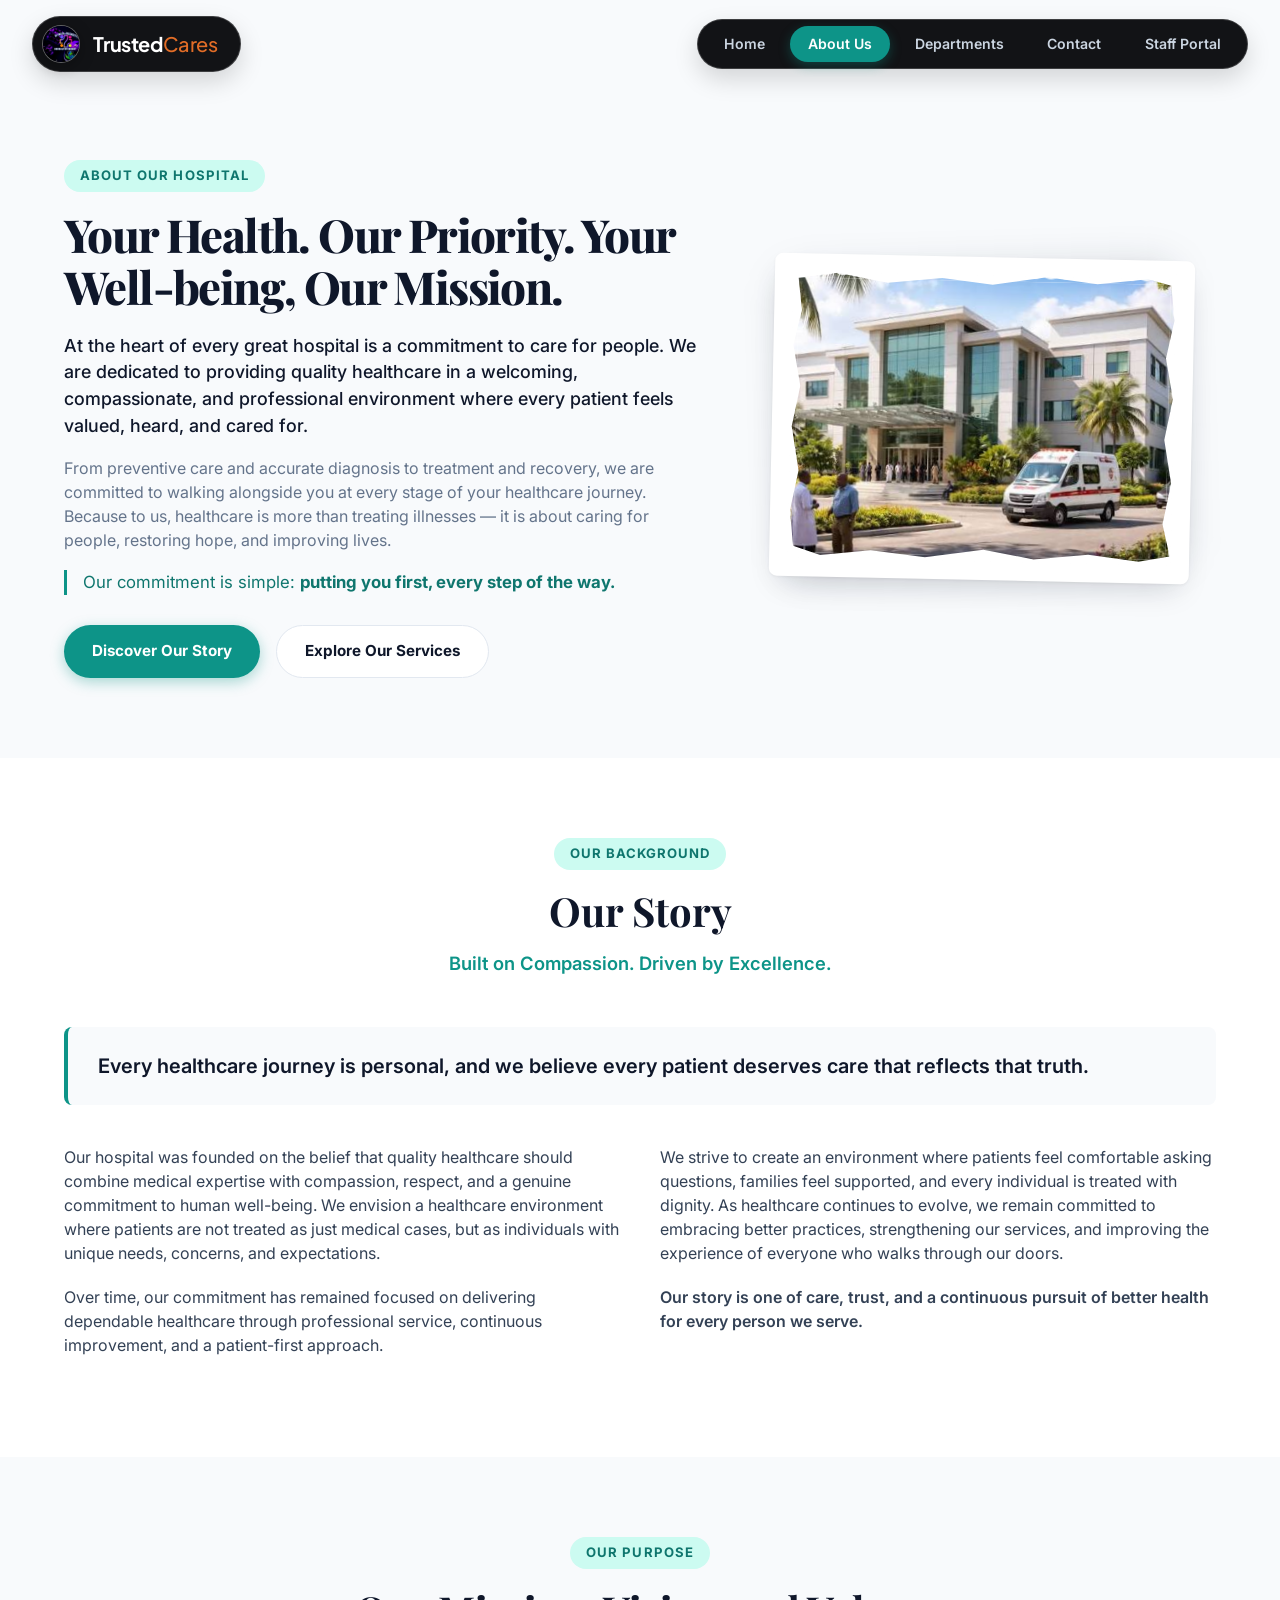
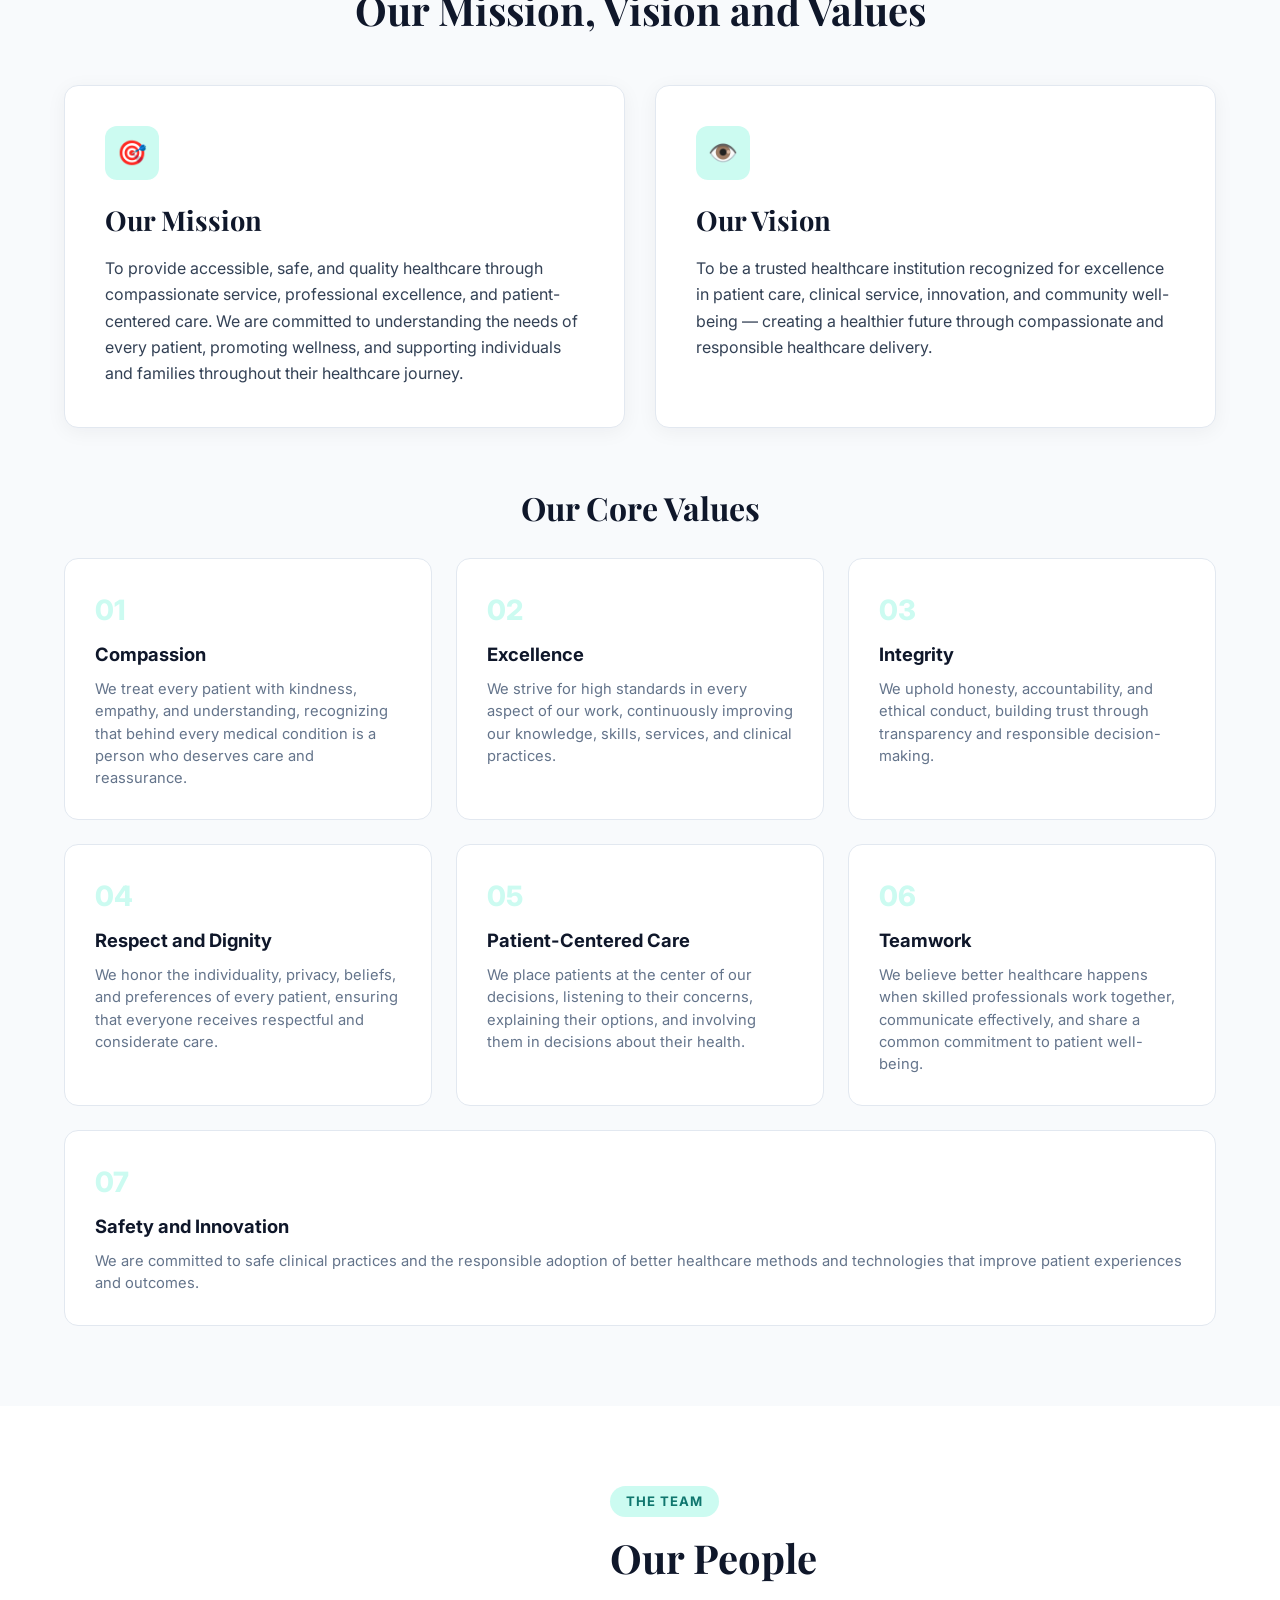
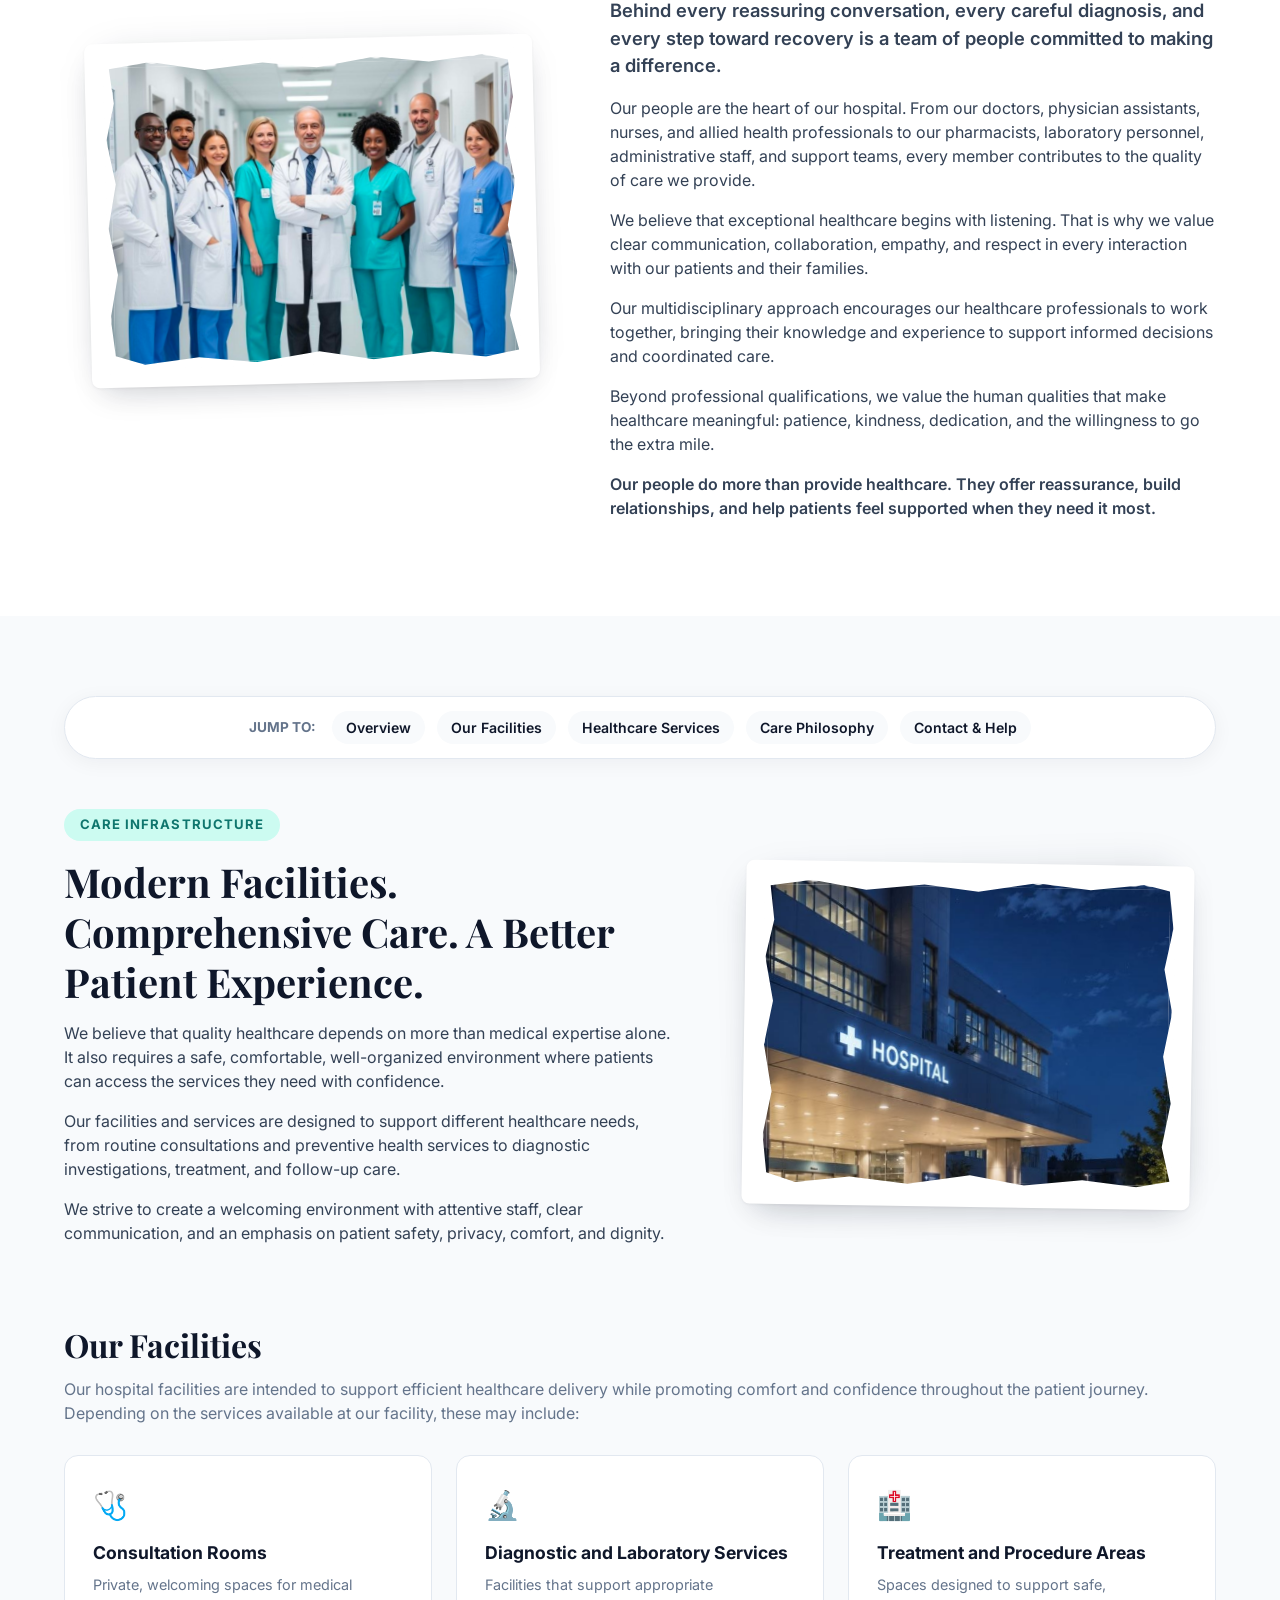
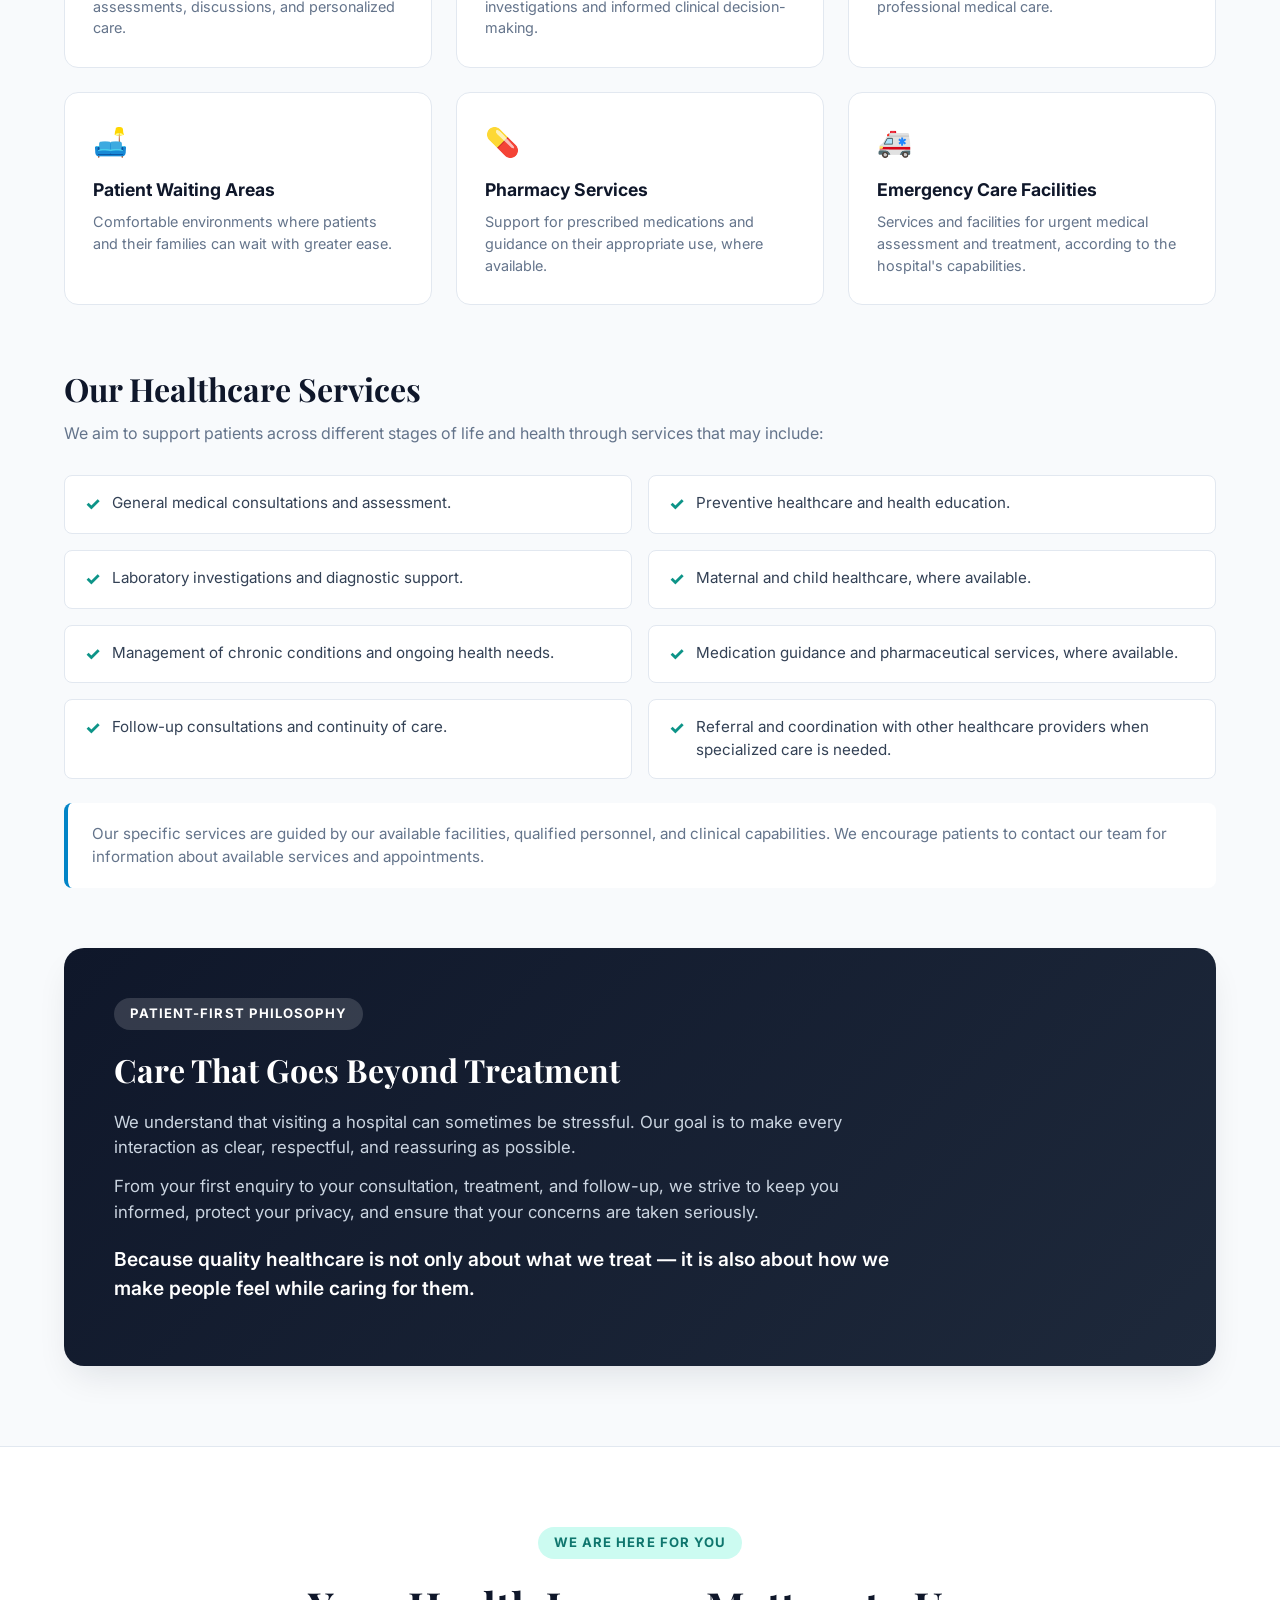
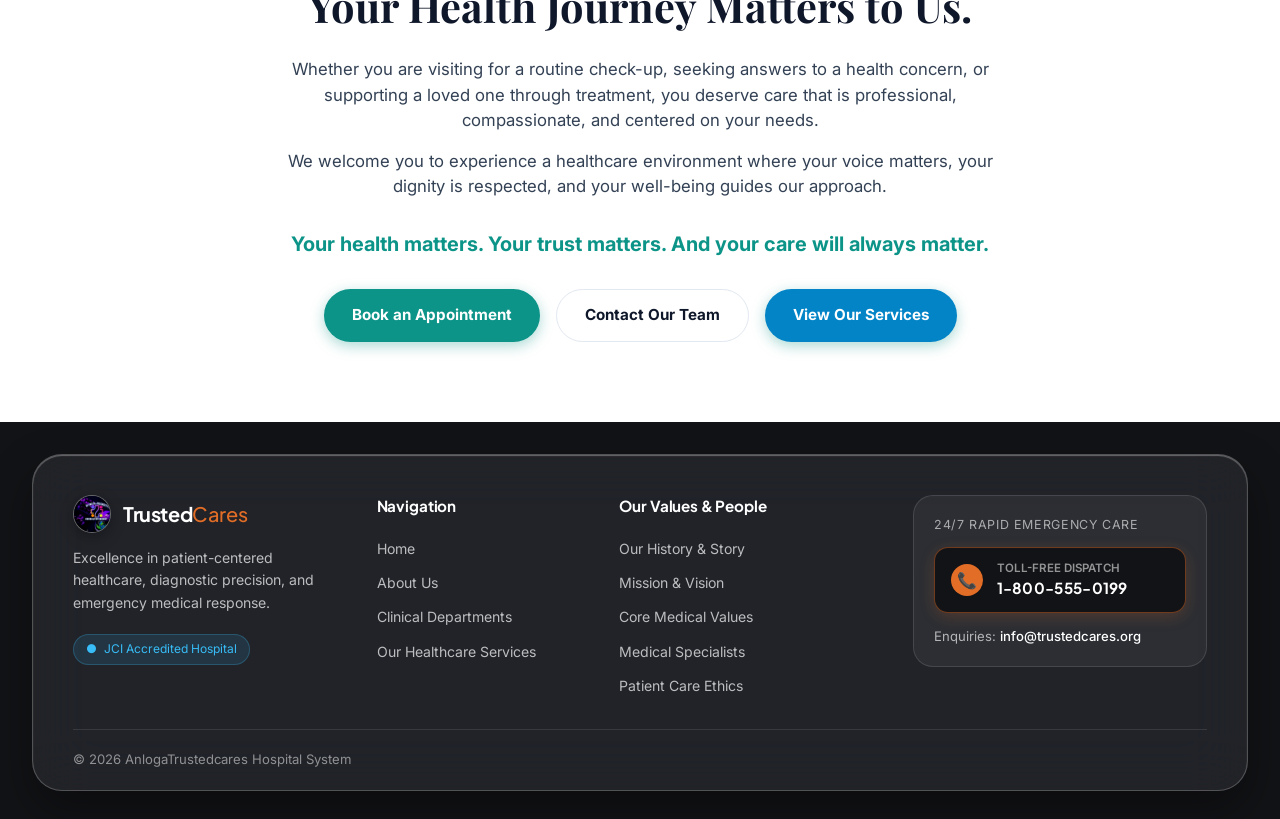
==== commit 693ec713: "admin login page fixed" ====
--- a/AboutUs.html
+++ b/AboutUs.html
@@ -35,6 +35,7 @@
             <a href="AboutUs.html" class="nav-link active">About Us</a>
             <a href="Departments.html" class="nav-link">Departments</a>
             <a href="#contact" class="nav-link">Contact</a>
+            <a href="loginpage.html" class="nav-link" title="Doctor & Admin Portal">Staff Portal</a>
         </nav>
     </header>
 
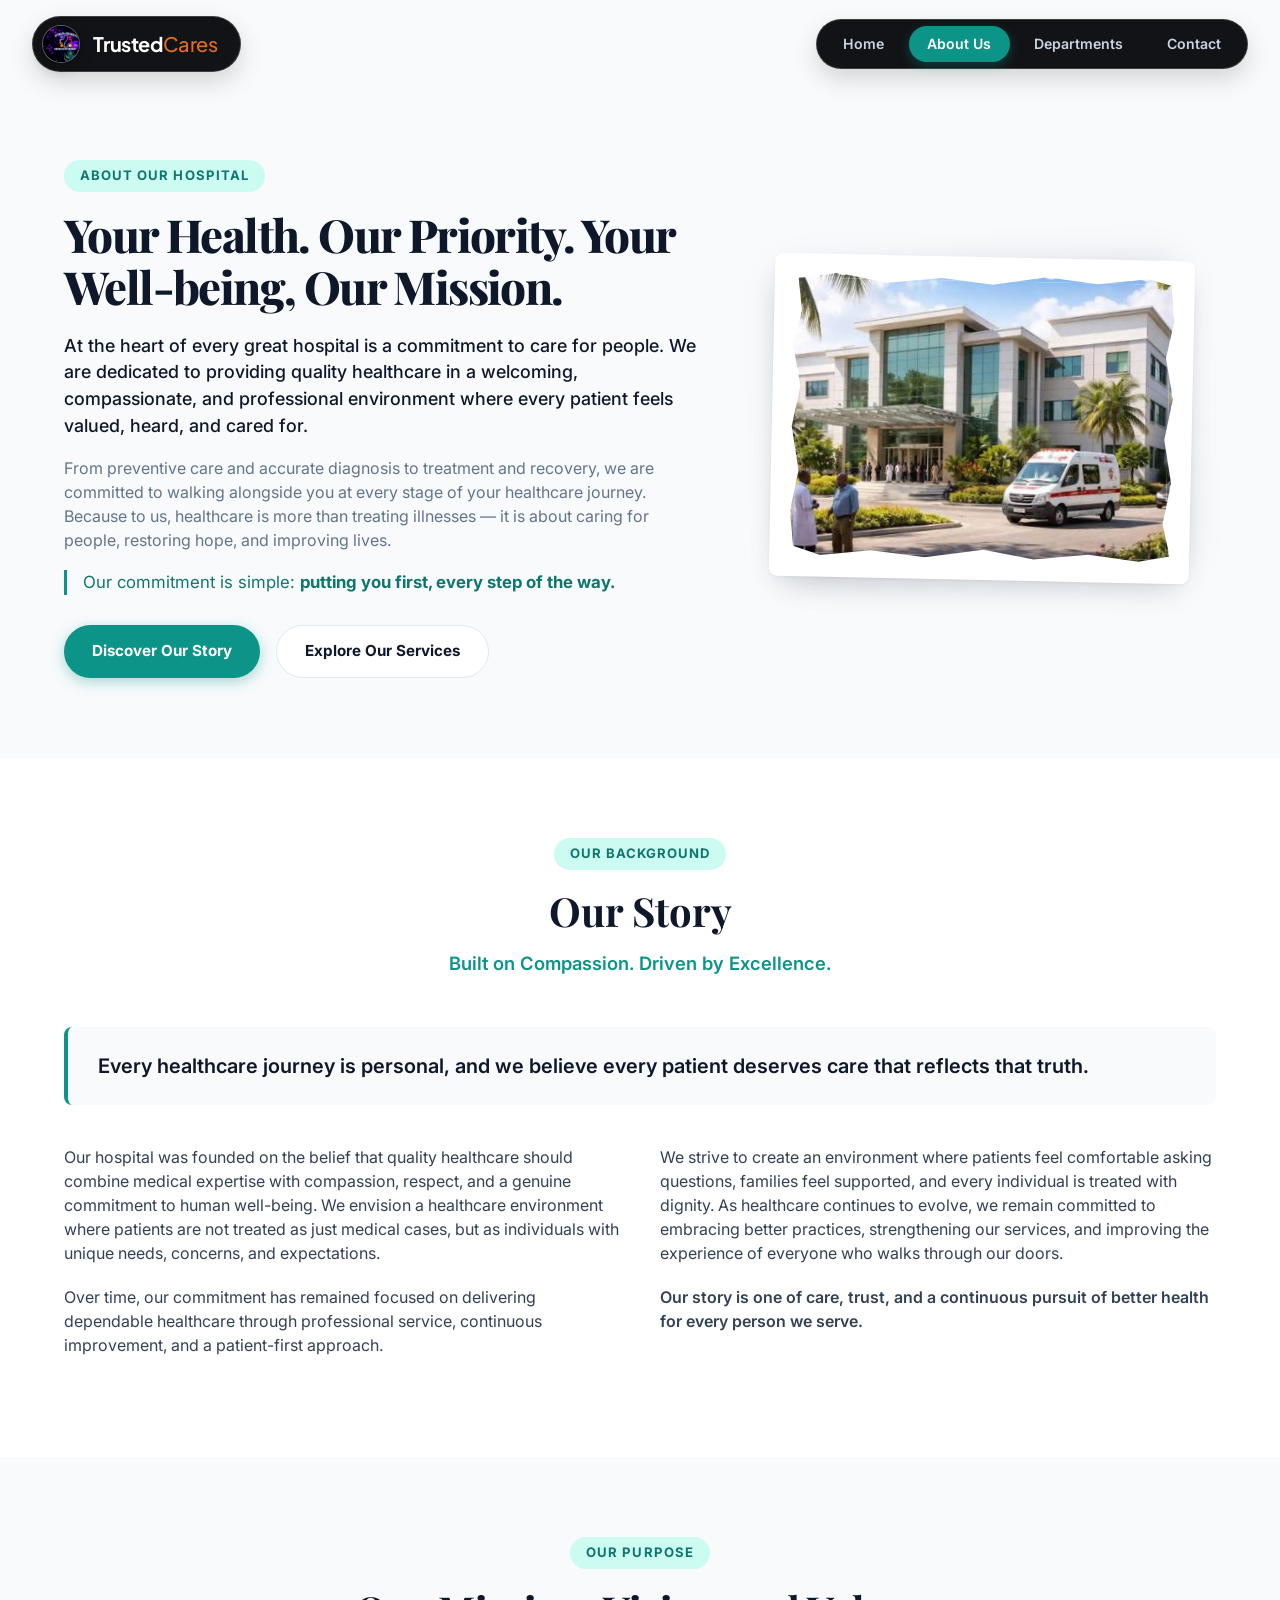
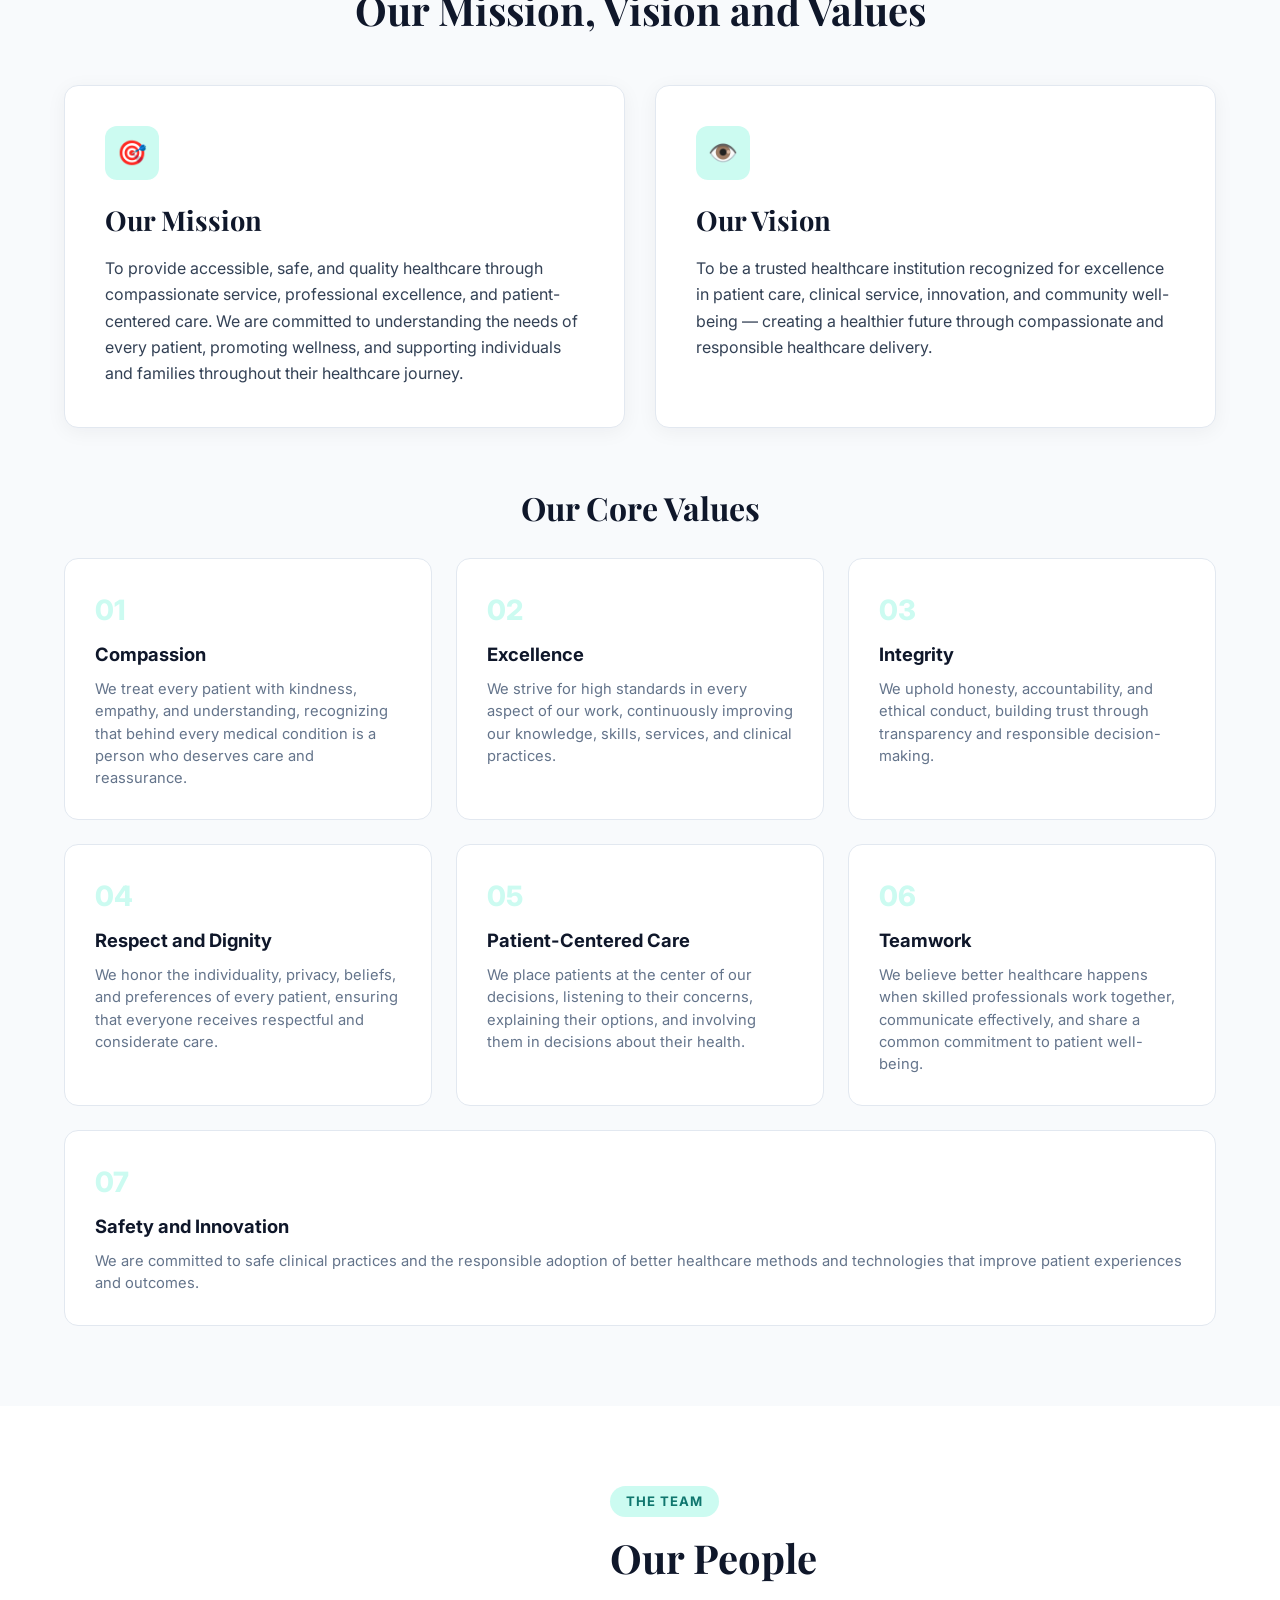
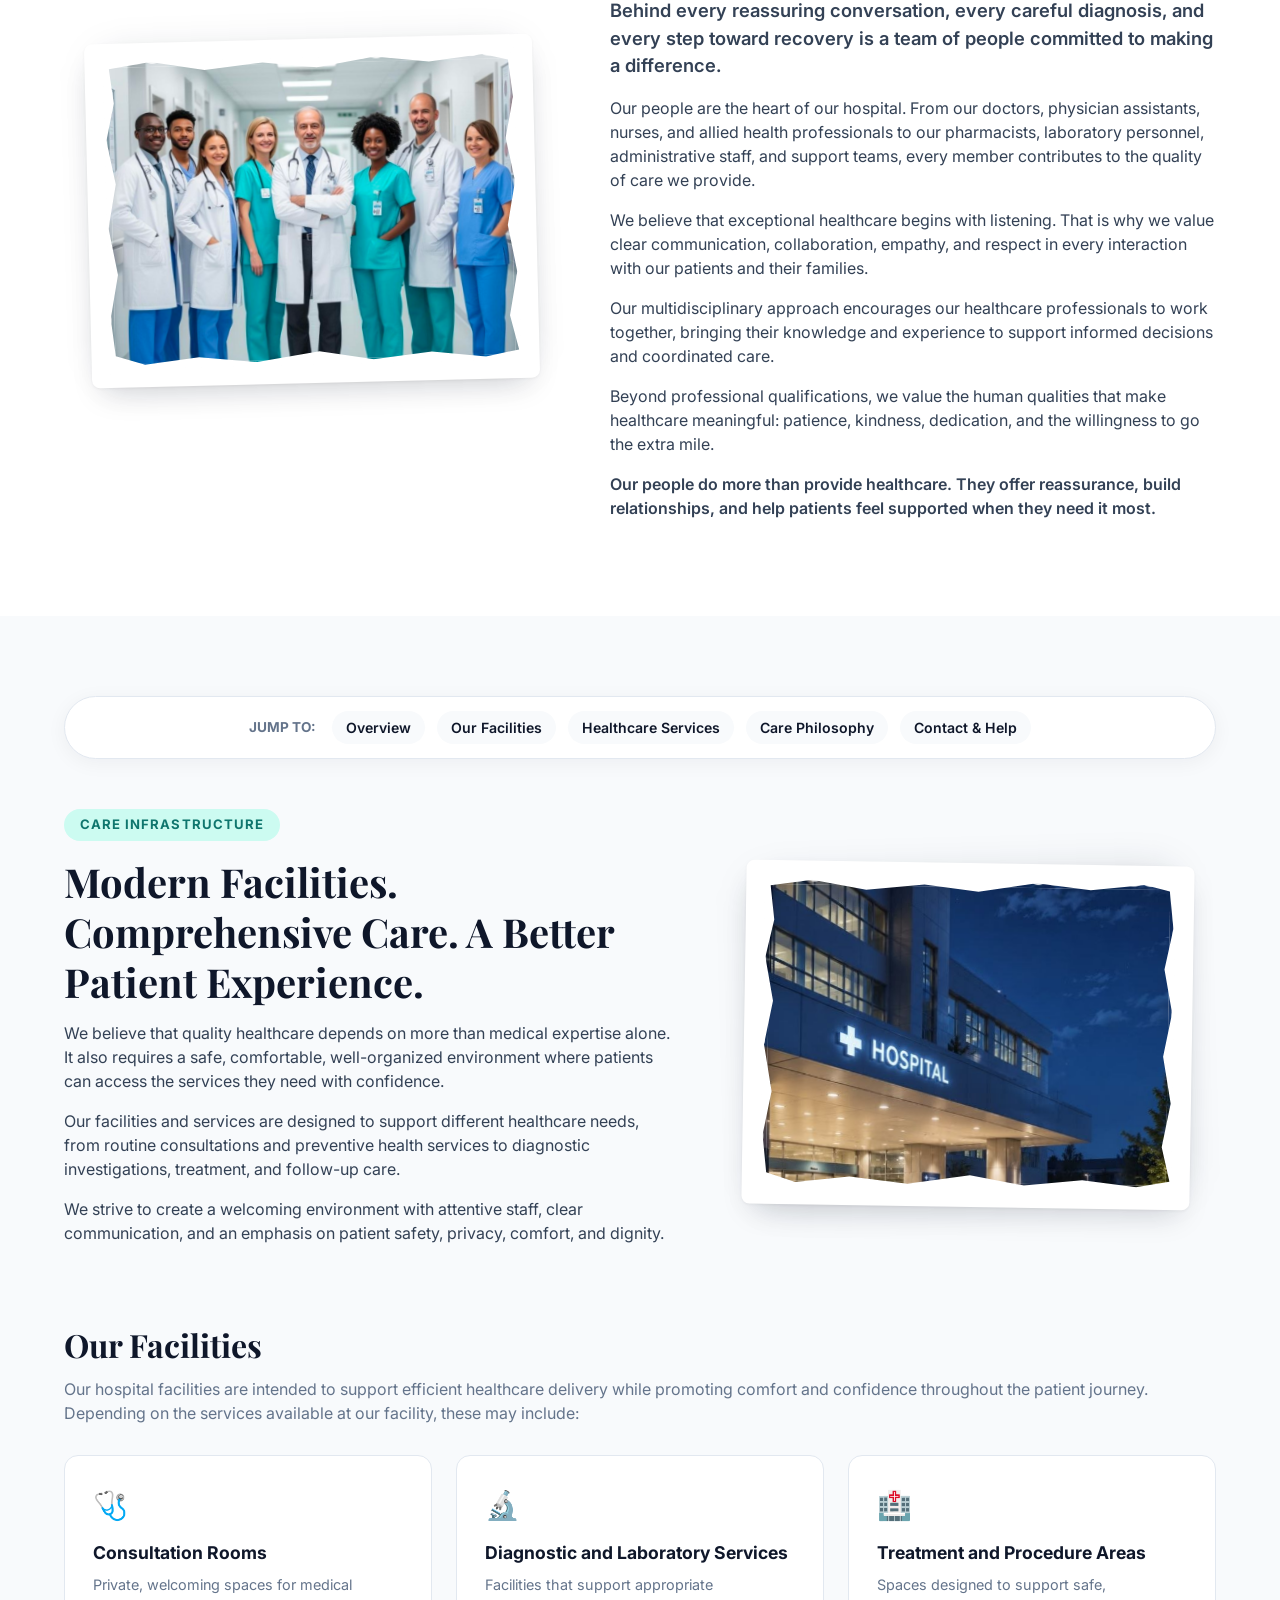
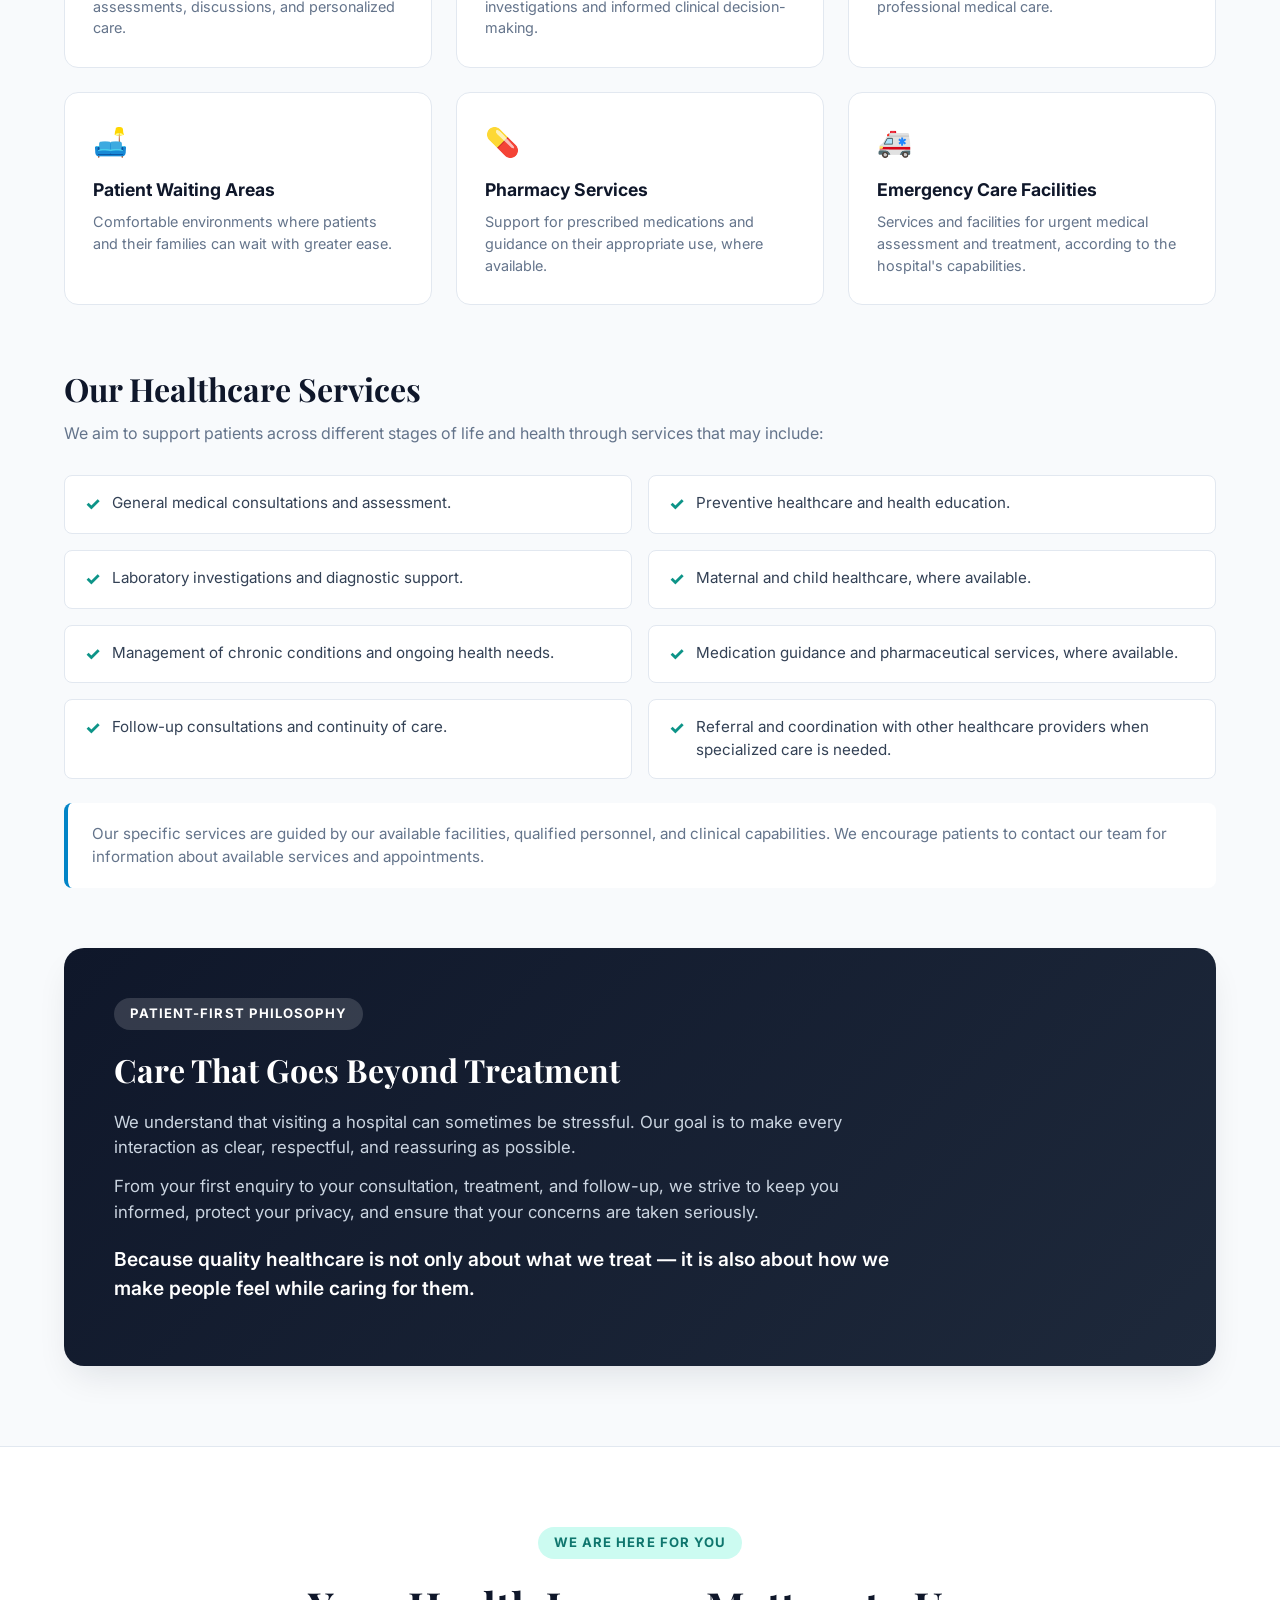
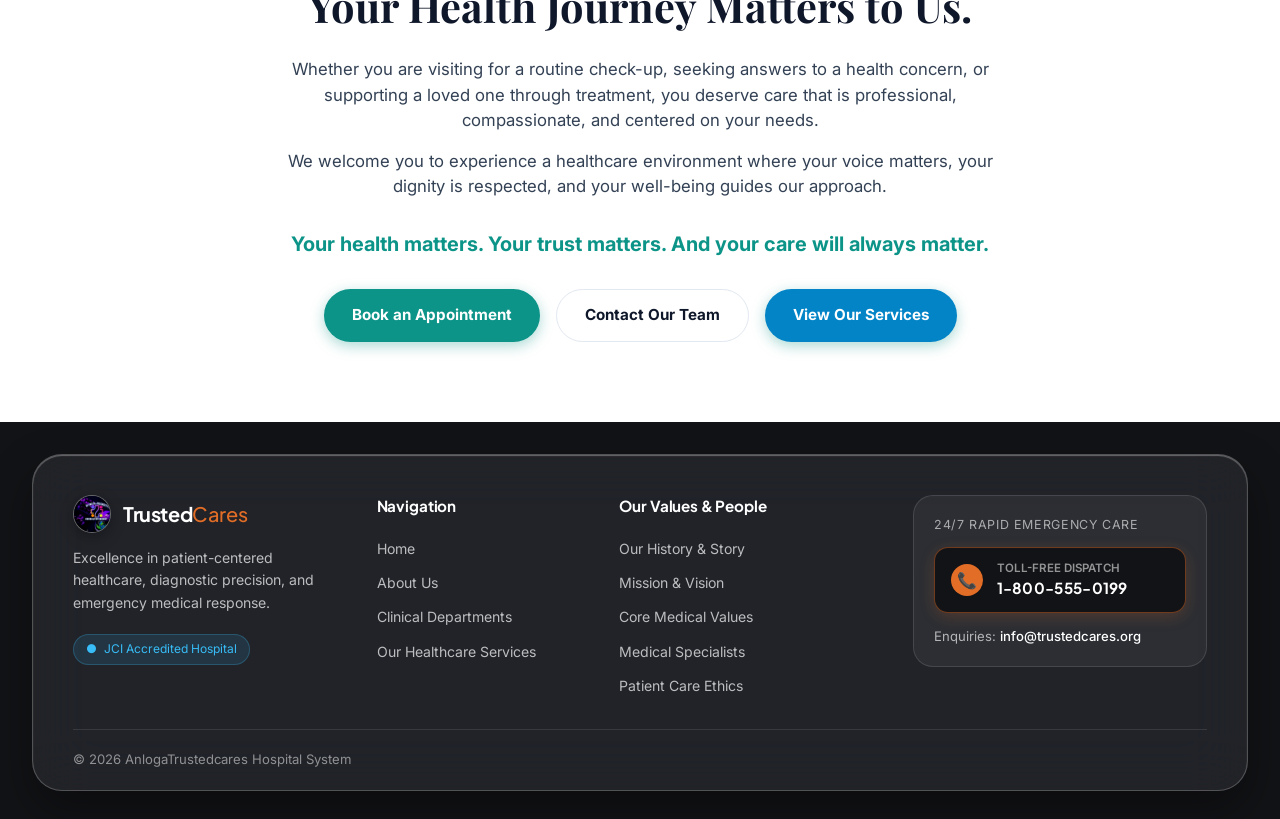
==== commit a0f40220: "admin settings configured" ====
--- a/AboutUs.html
+++ b/AboutUs.html
@@ -35,7 +35,6 @@
             <a href="AboutUs.html" class="nav-link active">About Us</a>
             <a href="Departments.html" class="nav-link">Departments</a>
             <a href="#contact" class="nav-link">Contact</a>
-            <a href="loginpage.html" class="nav-link" title="Doctor & Admin Portal">Staff Portal</a>
         </nav>
     </header>
 
